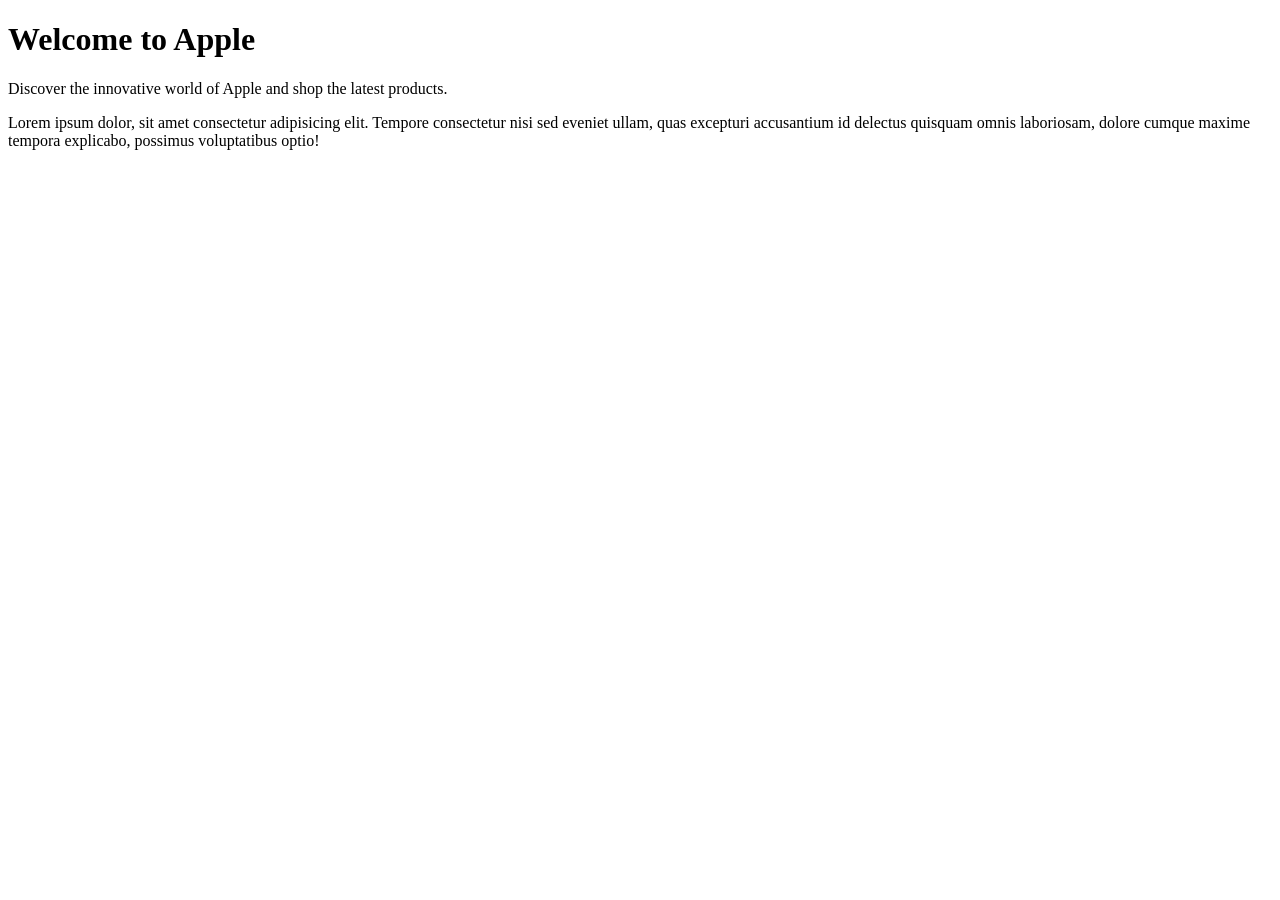
==== index.html @ e5be5107 "home page change" ====
<!doctype html>
<html lang="en">
  <head>
    <meta charset="UTF-8" />
    <meta name="viewport" content="width=device-width, initial-scale=1.0" />
    <title>Apple</title>
    <link rel="stylesheet" href="./index.css" />
  </head>
  <body>
    <h1>Welcome to Apple</h1>
    <p>Discover the innovative world of Apple and shop the latest products.</p>
    <p>
      Lorem ipsum dolor, sit amet consectetur adipisicing elit. Tempore
      consectetur nisi sed eveniet ullam, quas excepturi accusantium id delectus
      quisquam omnis laboriosam, dolore cumque maxime tempora explicabo,
      possimus voluptatibus optio!
    </p>
  </body>
</html>
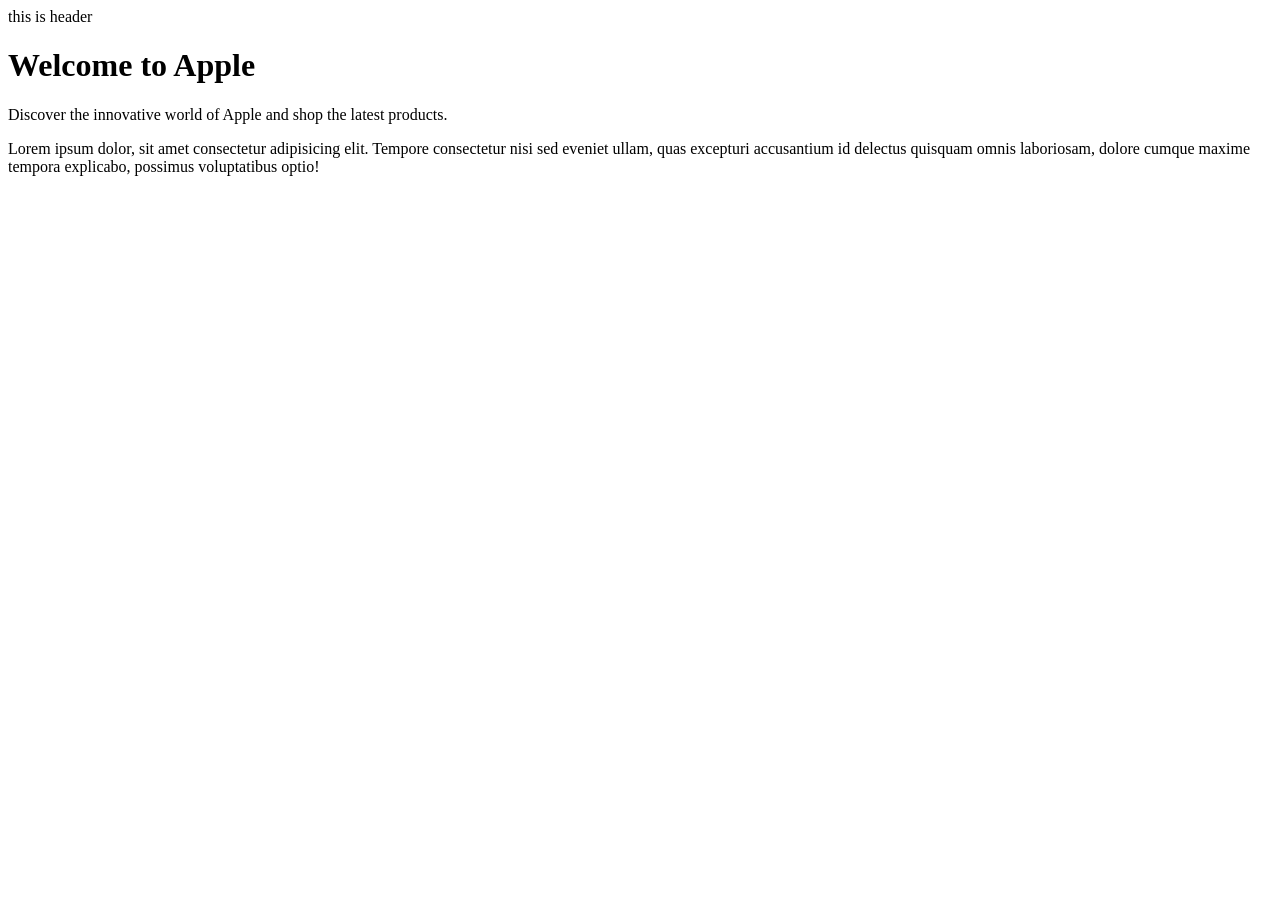
==== commit aad1a6bb: "add header" ====
--- a/index.html
+++ b/index.html
@@ -7,6 +7,7 @@
     <link rel="stylesheet" href="./index.css" />
   </head>
   <body>
+    <header>this is header</header>
     <h1>Welcome to Apple</h1>
     <p>Discover the innovative world of Apple and shop the latest products.</p>
     <p>
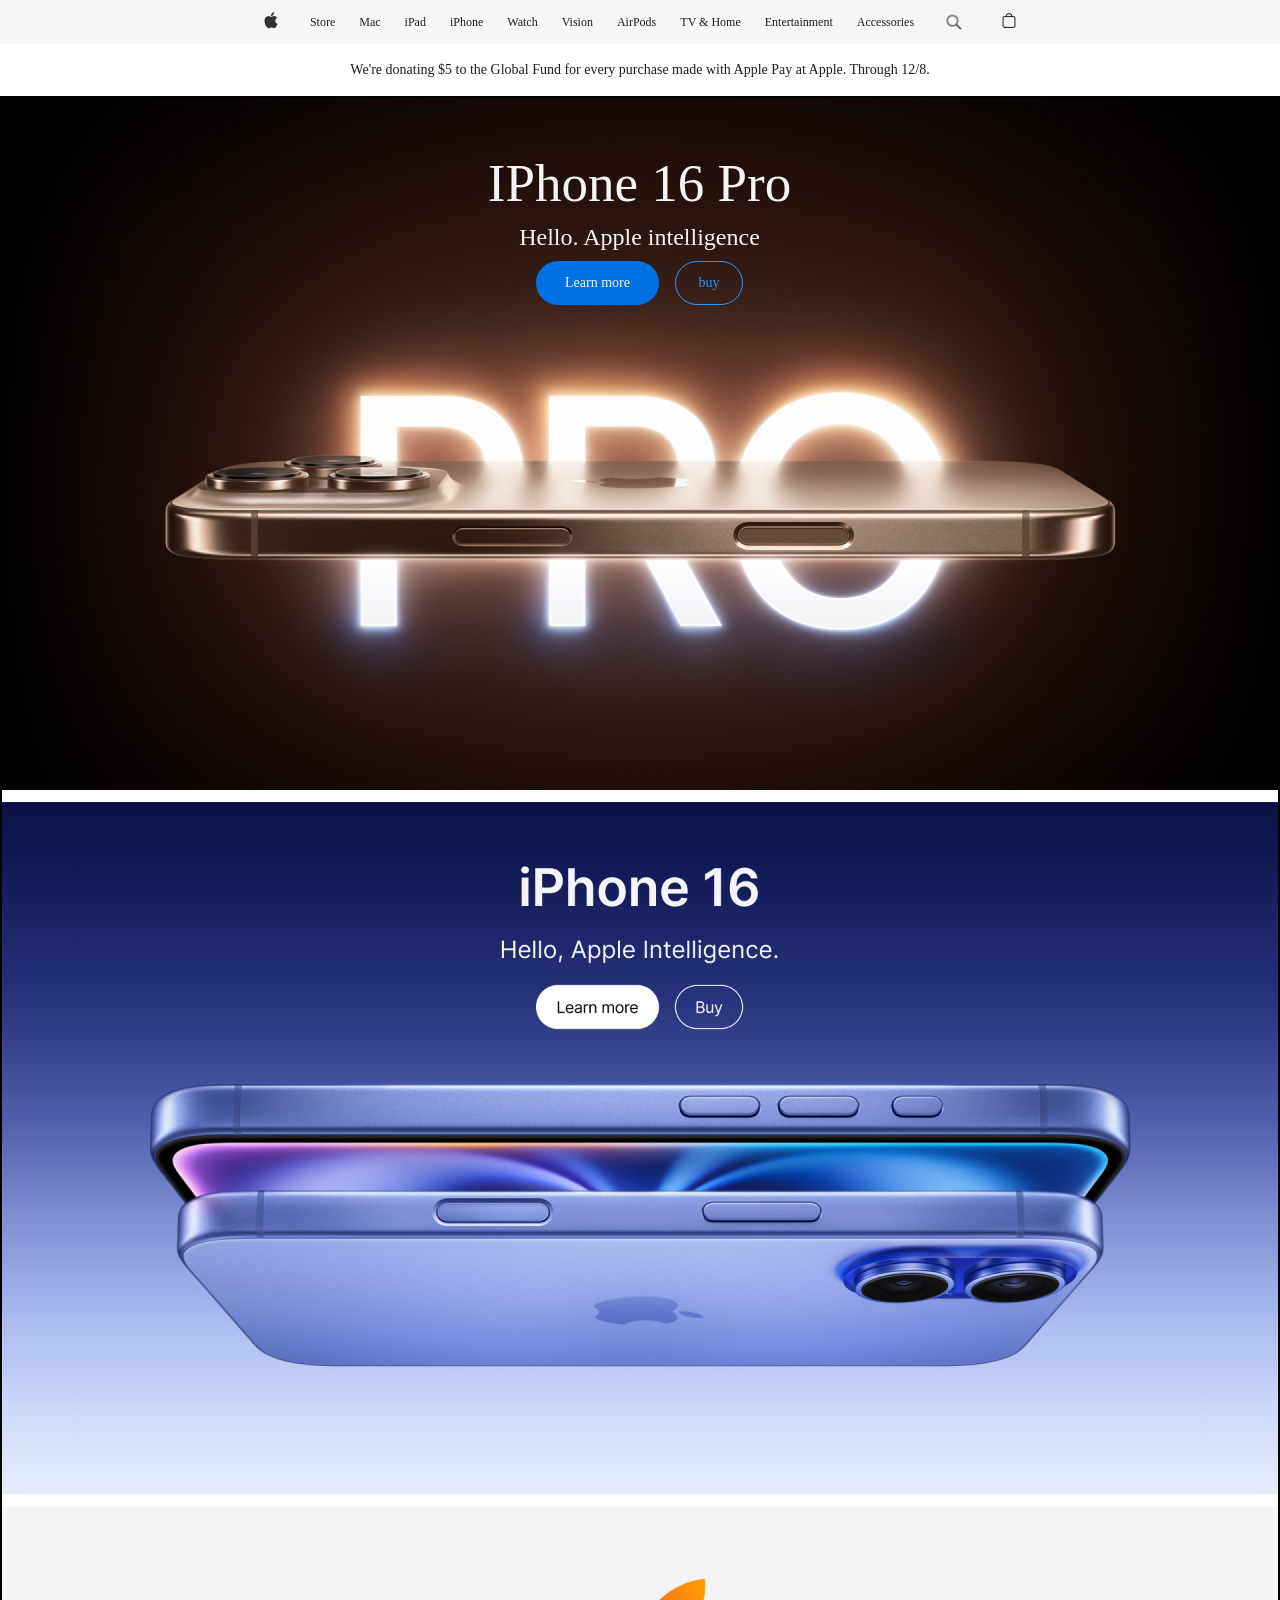
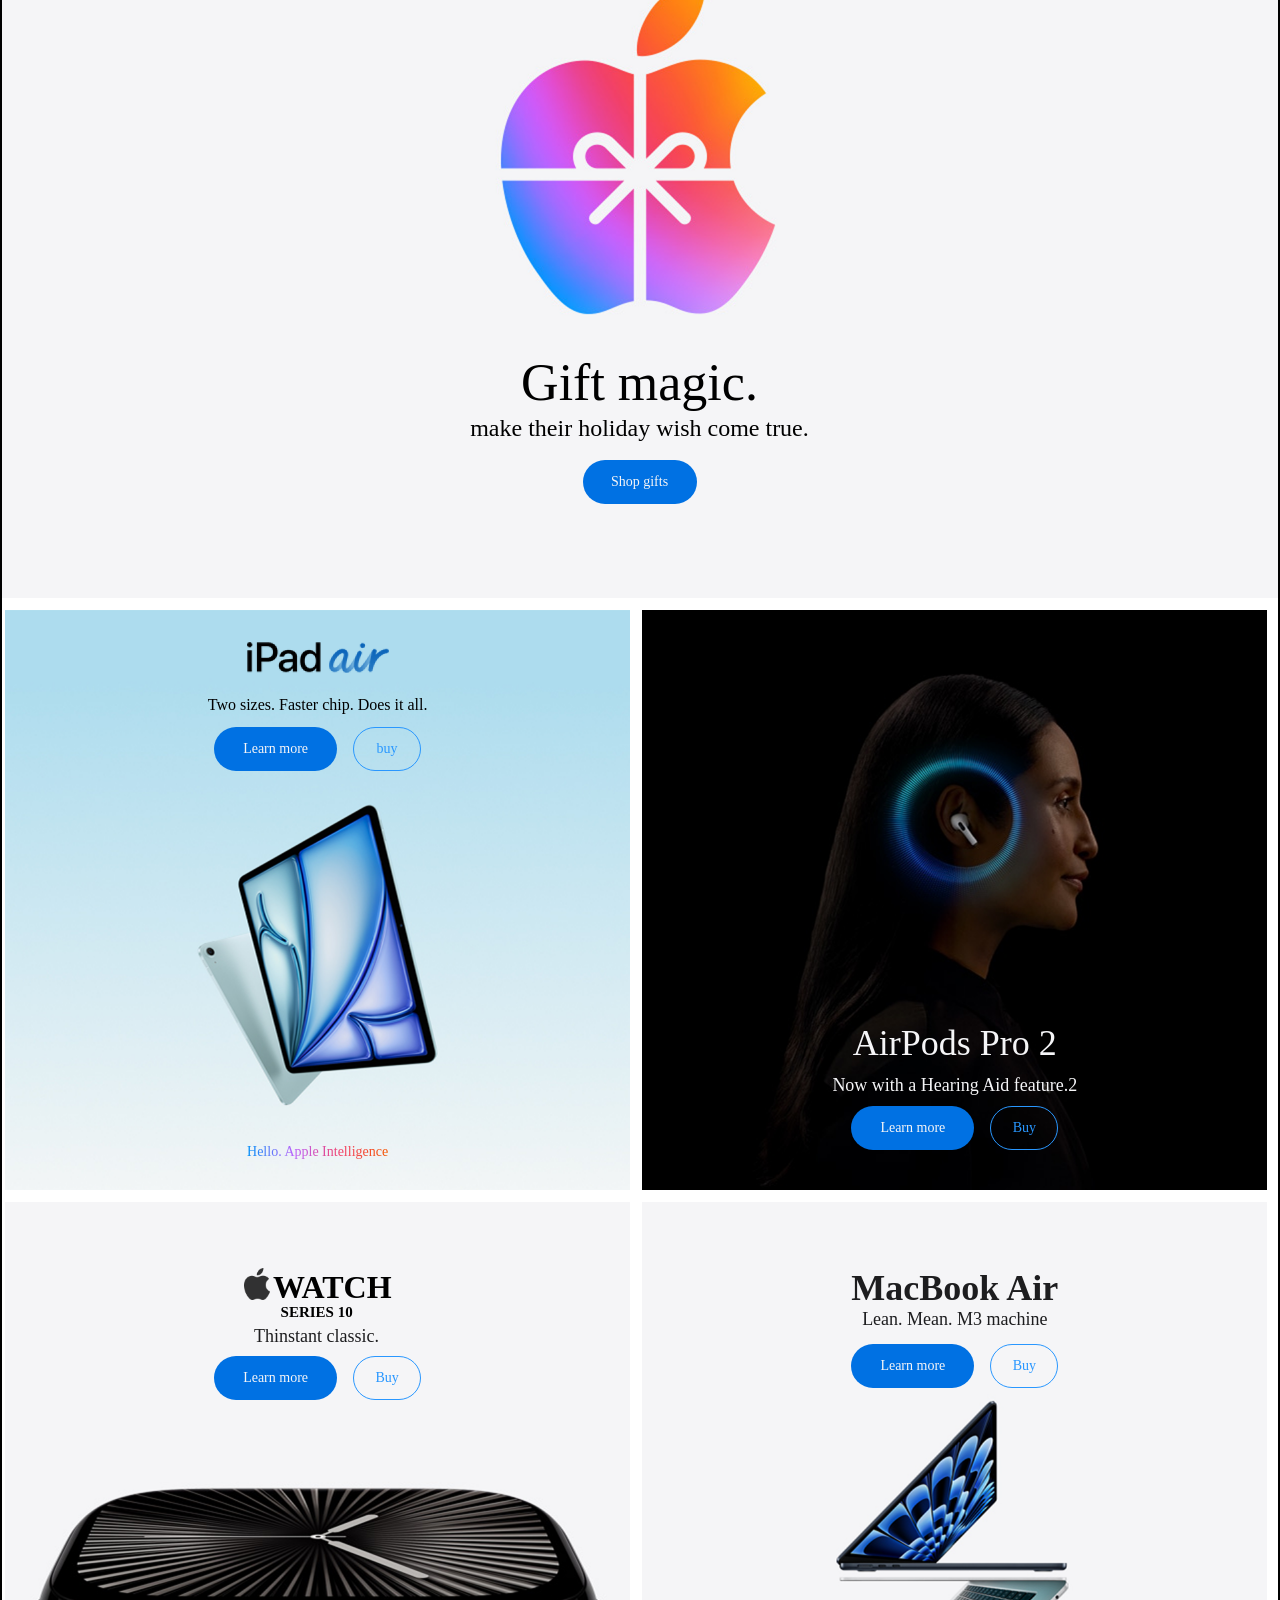
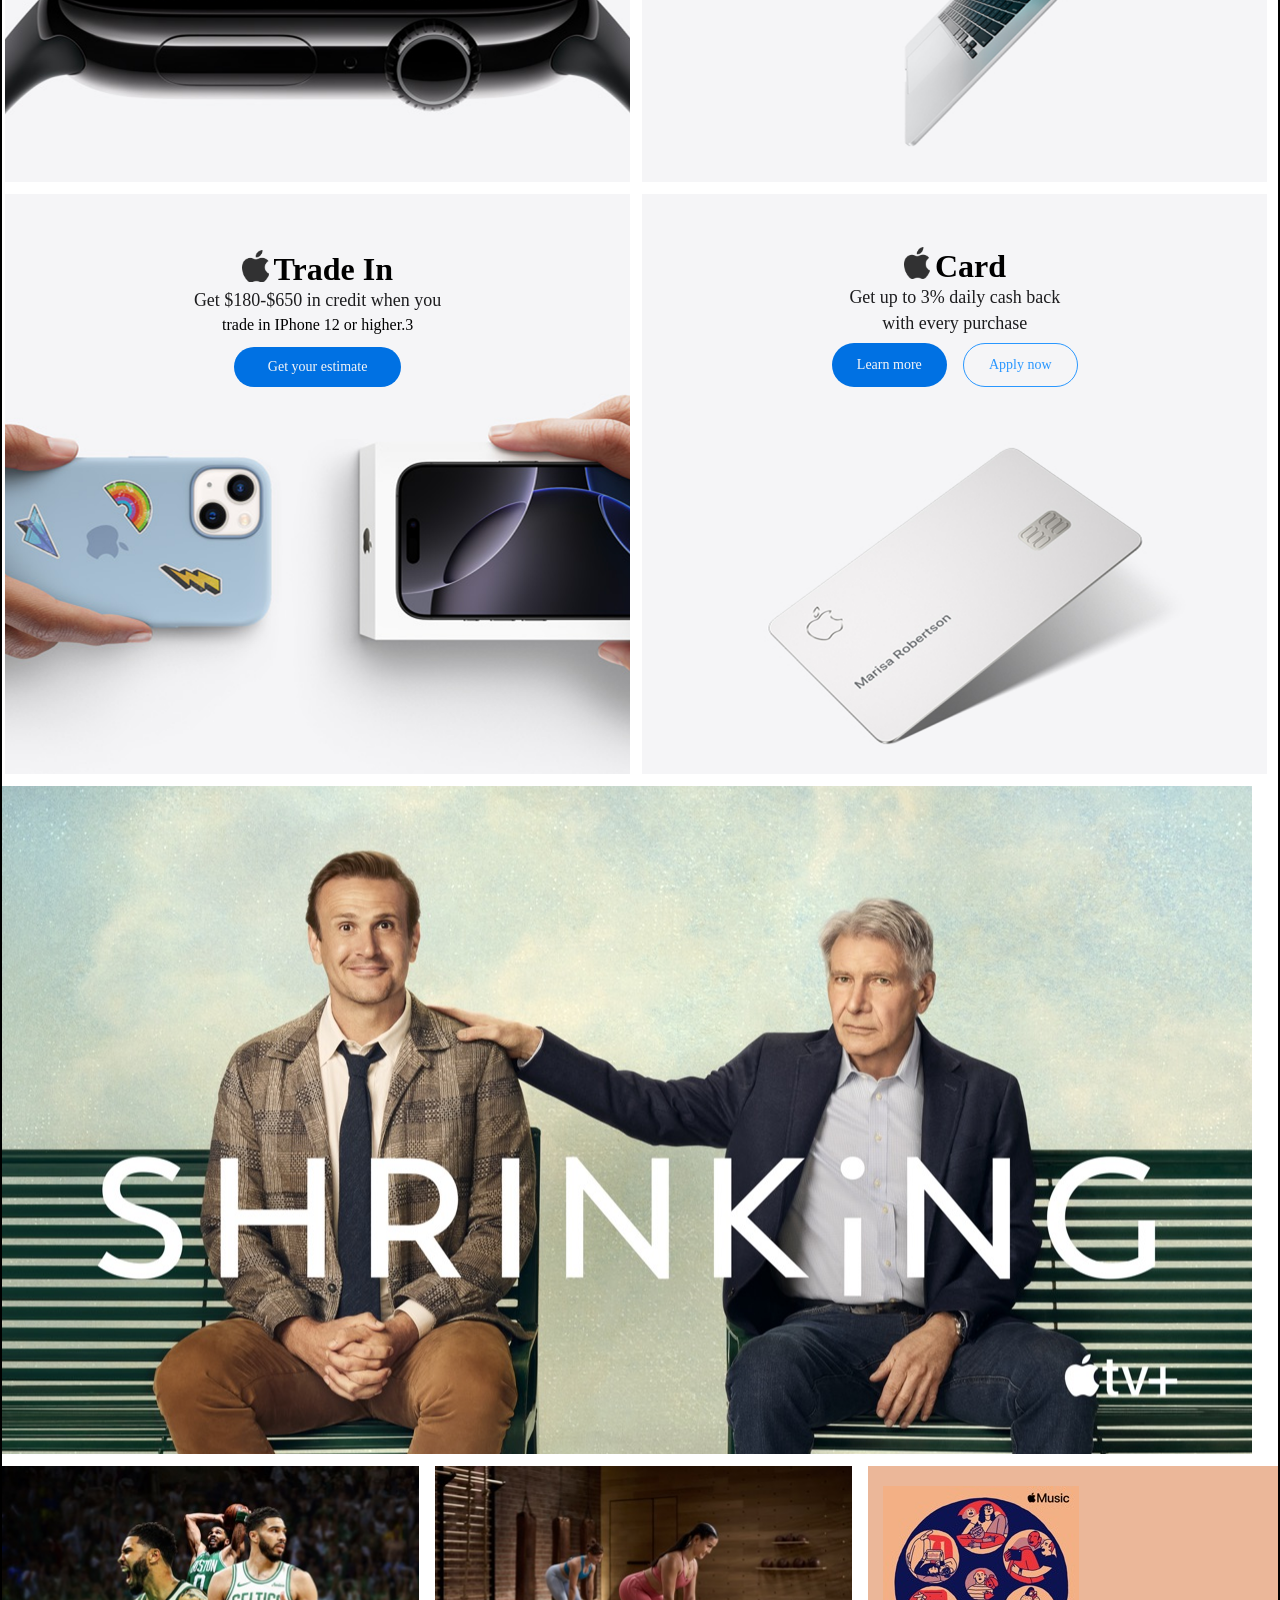
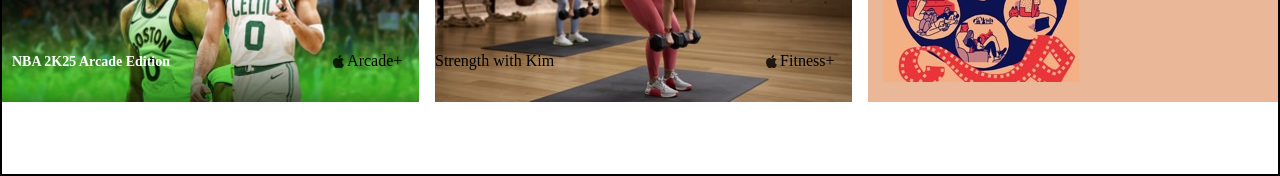
==== commit 05295009: "change" ====
--- a/index.html
+++ b/index.html
@@ -5,16 +5,394 @@
     <meta name="viewport" content="width=device-width, initial-scale=1.0" />
     <title>Apple</title>
     <link rel="stylesheet" href="./index.css" />
+    <link rel="stylesheet" href="./tablet.css" />
+    <link rel="stylesheet" href="./mobile.css" />
   </head>
   <body>
-    <header>this is header</header>
-    <h1>Welcome to Apple</h1>
-    <p>Discover the innovative world of Apple and shop the latest products.</p>
-    <p>
-      Lorem ipsum dolor, sit amet consectetur adipisicing elit. Tempore
-      consectetur nisi sed eveniet ullam, quas excepturi accusantium id delectus
-      quisquam omnis laboriosam, dolore cumque maxime tempora explicabo,
-      possimus voluptatibus optio!
-    </p>
+    <div id="headermenu" class="container">
+      <div id="item-link-apple"></div>
+      <div id="header-text">
+        <p class="headertext">Store</p>
+        <p class="headertext">Mac</p>
+        <p class="headertext">iPad</p>
+        <p class="headertext">iPhone</p>
+        <p class="headertext">Watch</p>
+        <p class="headertext">Vision</p>
+        <p class="headertext">AirPods</p>
+        <p class="headertext">TV & Home</p>
+        <p class="headertext">Entertainment</p>
+        <p class="headertext">Accessories</p>
+      </div>
+      <div id="icon-box">
+        <div id="Item-Button-Search"></div>
+        <div id="item-bag"></div>
+        <div id="buttom-menu"></div>
+      </div>
+    </div>
+    <div id="section" class="container">
+      <span id="donation-message">
+        We're donating $5 to the Global Fund for every purchase made with Apple
+        Pay at Apple. Through 12/8.
+      </span>
+    </div>
+    <div id="body1" class="container">
+      <div id="frame12">
+        <div id="frame12-backround">
+          <div id="frame1">
+            <div id="frame1-1"><p id="frame1-1-text">IPhone 16 Pro</p></div>
+            <div id="frame1-2">
+              <p id="frame1-2-text">Hello. Apple intelligence</p>
+            </div>
+            <div class="bottom-box">
+              <div class="frame1-3-button1">Learn more</div>
+              <div class="frame1-3-button2">buy</div>
+            </div>
+            <!-- mobile -->
+            <div id="mobile">
+              <div id="frame1-1"><p id="frame1-1-text">IPhone 16 Pro</p></div>
+              <div id="frame1-2">
+                <p id="frame1-2-text">Hello. Apple intelligence</p>
+              </div>
+              <div class="bottom-box">
+                <div class="frame1-3-button1">Learn more</div>
+                <div class="frame1-3-button2">buy</div>
+              </div>
+            </div>
+            <!-- mobile end -->
+          </div>
+        </div>
+      </div>
+      <div id="frame12-1">
+        <div id="frame12-1-background"></div>
+      </div>
+      <div id="frame12-2-background">
+        <div id="frame12-2">
+          <div id="frame12-2-1">
+            <p id="frame12-2-1-text">Gift magic.</p>
+          </div>
+          <div id="frame12-2-2">
+            <p id="frame12-2-2-text">make their holiday wish come true.</p>
+          </div>
+          <div id="frame12-2-3">
+            <div id="frame12-2-3-button1">Shop gifts</div>
+          </div>
+        </div>
+      </div>
+      <div id="frame13-background">
+        <!-- desktop -->
+        <div id="b1">
+          <div id="boxb1">
+            <div id="box1-1">
+              <img
+                src="/images/Heading 3.png"
+                alt=""
+                style="width: 430px; height: 33px; object-fit: cover"
+              />
+            </div>
+            <div id="box1-2">
+              <p id="box12-text">Two sizes. Faster chip. Does it all.</p>
+            </div>
+            <div class="bottom-box">
+              <div class="frame1-3-button1">Learn more</div>
+              <div class="frame1-3-button2">buy</div>
+            </div>
+          </div>
+          <div id="colorbox">
+            <p>Hello. Apple Intelligence</p>
+          </div>
+        </div>
+        <!--desktop-->
+        <!--tablet -->
+        <div id="b1tablet">
+          <div id="boxb1">
+            <div id="box1-1">
+              <img
+                src="/images/Heading 3.png"
+                alt=""
+                style="width: 430px; height: 33px; object-fit: cover"
+              />
+            </div>
+            <div id="box1-2">
+              <p id="box12-text">Two sizes. Faster chip. Does it all.</p>
+            </div>
+            <div class="bottom-box">
+              <div class="frame1-3-button1">Learn more</div>
+              <div class="frame1-3-button2">buy</div>
+            </div>
+          </div>
+          <div id="colorbox">
+            <p>Hello. Apple Intelligence</p>
+          </div>
+        </div>
+
+        <!--tablet -->
+        <!--desktop-->
+
+        <div id="b2">
+          <div id="boxb2">
+            <div id="boxb2-1"><p id="b2-text">AirPods Pro 2</p></div>
+            <p id="boxb2-subtext">Now with a Hearing Aid feature.2</p>
+            <div class="bottom-box">
+              <div class="frame1-3-button1">Learn more</div>
+              <div class="frame1-3-button2">Buy</div>
+            </div>
+          </div>
+        </div>
+        <!--desktop-->
+        <!--tablet -->
+        <div id="b2tablet">
+          <div id="boxb2">
+            <div id="boxb2-1"><p id="b2-text">AirPods 4</p></div>
+            <p id="boxb2-subtext">
+              Iconic. Now supersonic. Available with Active Noise Cancellation.2
+            </p>
+            <div class="bottom-box">
+              <div class="frame1-3-button1">Learn more</div>
+              <div class="frame1-3-button2">Buy</div>
+            </div>
+          </div>
+        </div>
+        <!--tablet -->
+        <!--desktop-->
+        <div id="b3">
+          <div id="boxb3">
+            <div id="boxb3-1">
+              <div id="boxb3-1header">
+                <span id="vector"></span>
+                <p id="watch">WATCH</p>
+              </div>
+              <div id="boxb3-1body">
+                <span id="ser">SERIES 10</span>
+                <span id="thin">Thinstant classic.</span>
+              </div>
+            </div>
+            <div class="bottom-box">
+              <div class="frame1-3-button1">Learn more</div>
+              <div class="frame1-3-button2">Buy</div>
+            </div>
+          </div>
+        </div>
+        <!--desktop-->
+        <!--tablet -->
+        <div id="b3tablet">
+          <div id="boxb3">
+            <div id="boxb3-1">
+              <div id="boxb3-1header">
+                <span id="vector"></span>
+                <p id="watch">WATCH</p>
+              </div>
+              <div id="boxb3-1body">
+                <span id="ser">SERIES 10</span>
+                <span id="thin">Thinstant classic.</span>
+              </div>
+            </div>
+            <div class="bottom-box">
+              <div class="frame1-3-button1">Learn more</div>
+              <div class="frame1-3-button2">Buy</div>
+            </div>
+          </div>
+        </div>
+        <!--tablet -->
+        <!--desktop-->
+        <div id="b4">
+          <div id="boxb4">
+            <div id="frame8">
+              <span id="mac">MacBook Air</span>
+              <span id="lean">Lean. Mean. M3 machine </span>
+            </div>
+            <div class="bottom-box">
+              <div class="frame1-3-button1">Learn more</div>
+              <div class="frame1-3-button2">Buy</div>
+            </div>
+          </div>
+        </div>
+        <!--desktop-->
+        <!--tablet -->
+        <!-- <div id="b4">
+          <div id="boxb4">
+            <div id="frame8">
+              <span id="mac">MacBook Air</span>
+              <span id="lean">Lean. Mean. M3 machine </span>
+            </div>
+            <div class="bottom-box">
+              <div class="frame1-3-button1">Learn more</div>
+              <div class="frame1-3-button2">Buy</div>
+            </div>
+          </div>
+        </div> -->
+        <!--tablet -->
+        <!--desktop-->
+        <div id="b5">
+          <div id="boxb5">
+            <div id="frame5">
+              <div id="frame4">
+                <span id="vector1"></span>
+                <span id="tradein">Trade In</span>
+              </div>
+              <span id="get">Get $180-$650 in credit when you</span>
+              <span id="trade">trade in IPhone 12 or higher.3 </span>
+            </div>
+            <div id="boxb5box">Get your estimate</div>
+          </div>
+        </div>
+        <!--desktop-->
+        <!--tablet -->
+        <div id="b5tablet">
+          <div id="boxb5">
+            <div id="frame5">
+              <div id="frame4">
+                <span id="vector1"></span>
+                <span id="tradein">Trade In</span>
+              </div>
+              <span id="get">Get $180-$650 in credit when you</span>
+              <span id="trade">trade in IPhone 12 or higher.3 </span>
+            </div>
+            <div id="boxb5box">Get your estimate</div>
+          </div>
+        </div>
+        <!--tablet -->
+        <!--desktop-->
+        <div id="b6">
+          <div id="boxb6">
+            <div id="boxb6body">
+              <div id="boxb6header">
+                <span id="vector2"></span>
+                <span id="card">Card</span>
+              </div>
+              <span id="getup">Get up to 3% daily cash back </span>
+              <span id="with">with every purchase</span>
+            </div>
+            <div id="frame10">
+              <div class="frame1-3-button1">Learn more</div>
+              <div id="applynow">Apply now</div>
+            </div>
+          </div>
+        </div>
+        <!--desktop-->
+        <!--tablet -->
+        <div id="b6tablet">
+          <div id="boxb6">
+            <div id="boxb6body">
+              <div id="boxb6header">
+                <span id="vector2"></span>
+                <span id="card">Card</span>
+              </div>
+              <span id="getup">Get up to 3% daily cash back </span>
+              <span id="with">with every purchase</span>
+            </div>
+            <div id="frame10">
+              <div class="frame1-3-button1">Learn more</div>
+              <div id="applynow">Apply now</div>
+            </div>
+          </div>
+        </div>
+        <!--tablet -->
+        <!--tablet -->
+        <div id="b7tablet">
+          <div id="boxb5">
+            <div id="frame5">
+              <div id="frame4">
+                <span id="vector1"></span>
+                <span id="tradein">Trade In</span>
+              </div>
+              <span id="get">Get $180-$650 in credit when you</span>
+              <span id="trade">trade in IPhone 12 or higher.3 </span>
+            </div>
+            <div id="boxb5box">Get your estimate</div>
+          </div>
+        </div>
+        <!--tablet -->
+      </div>
+      <div class="scroll">
+        <div class="scrollpic">
+          <div id="pic1"></div>
+          <div id="pic2">
+            <div id="frame68">
+              <div id="stream">Stream now</div>
+              <p id="comedy">Comedy · Will they make history…or fake it?</p>
+            </div>
+          </div>
+
+          <div id="pic3"></div>
+        </div>
+      </div>
+      <div id="rowbottom">
+        <div id="rowpic">
+          <div id="rowpic1">
+            <div class="improv">
+              <div id="row1text">
+                <span id="nba">NBA 2K25 Arcade Edition </span>
+              </div>
+              <div class="rowlogo">
+                <div class="vector3"></div>
+                <span class="fitness">Arcade+</span>
+              </div>
+            </div>
+          </div>
+          <div id="rowpic2">
+            <div class="improv">
+              <div id="row2text">
+                <span id="str">Strength with Kim </span>
+              </div>
+              <div class="rowlogo">
+                <div class="vector3"></div>
+                <span class="fitness">Fitness+</span>
+              </div>
+            </div>
+          </div>
+          <div id="rowpic3">
+            <div id="rb"></div>
+          </div>
+          <div id="rowpic4">
+            <div class="improv">
+              <div id="row4text">
+                <span id="improveyour">Improve Your Posture wicth </span
+                ><span id="pilates">Pilates</span>
+              </div>
+              <div class="rowlogo">
+                <div class="vector3"></div>
+                <span class="fitness">Fitness+</span>
+              </div>
+            </div>
+          </div>
+          <div id="rowpic5">
+            <div id="rbb"></div>
+          </div>
+          <div id="rowpic6">
+            <div class="improv">
+              <div id="row6text">
+                <span id="power">PowerWash Simulator </span>
+              </div>
+              <div class="rowlogo">
+                <div class="vector3"></div>
+                <span class="fitness">Arcade+</span>
+              </div>
+            </div>
+          </div>
+          <div id="rowpic7">
+            <div class="improv">
+              <div id="row7text">
+                <span id="sponge">SongeBob: Patty Pursuit 2 </span>
+              </div>
+              <div class="rowlogo">
+                <div class="vector3"></div>
+                <span class="fitness">Arcade+</span>
+              </div>
+            </div>
+          </div>
+          <div id="rowpic8">
+            <div class="improv">
+              <div id="row8text">
+                <span id="kitty">Hello Kitty Island Adventure</span>
+              </div>
+              <div class="rowlogo">
+                <div class="vector3"></div>
+                <span class="fitness">Arcade+</span>
+              </div>
+            </div>
+          </div>
+        </div>
+      </div>
+    </div>
   </body>
 </html>
--- a/index.css
+++ b/index.css
@@ -0,0 +1,908 @@
+* {
+  margin: 0;
+  padding: 0;
+  box-sizing: border-box;
+}
+#headermenu {
+  width: 100%;
+  height: 44px;
+  justify-content: center;
+  align-items: center;
+  display: flex;
+  gap: 24px;
+  flex-direction: row;
+  background-color: #f5f5f7cc;
+}
+#item-link-apple {
+  width: 30px;
+  height: 44px;
+  background-image: url(/images/Item\ →\ Link\ -\ Apple.png);
+  background-size: cover;
+}
+#header-text {
+  gap: 24px;
+  display: flex;
+  flex-direction: row;
+}
+
+.headertext {
+  font-size: 12px;
+  color: #1d1d1f;
+}
+#icon-box {
+  gap: 24px;
+  display: flex;
+  flex-direction: row;
+}
+#Item-Button-Search {
+  width: 32px;
+  height: 44px;
+  background-image: url(/images/Item\ →\ Button\ -\ Search\ apple.com.png);
+  background-size: cover;
+}
+#item-bag {
+  width: 30px;
+  height: 44px;
+  background-image: url(/images/bag.png);
+  background-size: cover;
+}
+#buttom-menu {
+  width: 30px;
+  height: 44px;
+  background-image: url(/images/ButtonMenu.png);
+  background-size: cover;
+  display: none;
+}
+
+#section {
+  height: 52px;
+  justify-content: center;
+  align-items: center;
+  display: flex;
+  gap: 4px;
+  background-color: #ffffff;
+  /* border: 2px solid; */
+}
+#donation-message {
+  font-size: 14px;
+  color: #1d1d1f;
+}
+.container {
+  width: 100%;
+  margin: 0 auto;
+}
+#body1 {
+  width: 100%;
+  height: 4880px;
+  display: flex;
+  border: 2px solid black;
+  flex-direction: column;
+  gap: 12px;
+}
+
+#frame12 {
+  width: 100%;
+  height: 692px;
+  justify-content: center;
+  display: flex;
+
+  background: url(/images/frame12\ backround.png) no-repeat center center;
+  -webkit-background-size: cover;
+  -moz-background-size: cover;
+  -o-background-size: cover;
+  background-size: cover;
+}
+#frame12-backround {
+  width: 100%;
+  width: 100%;
+  height: 692px;
+  justify-content: center;
+  display: flex;
+}
+
+#frame1 {
+  width: 405px;
+  height: 172px;
+  margin-top: 55px;
+  margin-left: 757px;
+  margin-right: 758px;
+  /* border: 2px solid black; */
+  display: flex;
+  flex-direction: column;
+  align-items: center;
+  gap: 8px;
+}
+#frame1-1 {
+  width: 405px;
+  height: 60px;
+  justify-content: center;
+  align-items: center;
+  display: flex;
+}
+#frame1-1-text {
+  font-size: 53px;
+  color: #f5f5f7;
+  font-style: semi-bold;
+}
+#frame1-2 {
+  width: 405px;
+  height: 32px;
+  justify-content: center;
+  align-items: center;
+  display: flex;
+}
+#frame1-2-text {
+  font-size: 24px;
+  color: #f5f5f7;
+  font-style: regular;
+}
+.bottom-box {
+  width: 207px;
+  height: 44px;
+  justify-content: center;
+  align-items: center;
+  display: flex;
+  /* margin-top: 20px; */
+  gap: 16px;
+}
+.frame1-3-button1 {
+  width: 123px;
+  height: 44px;
+  background-color: #0071e3;
+  color: #f5f5f7;
+  font-size: 14px;
+  font-style: regular;
+  display: flex;
+  justify-content: center;
+  align-items: center;
+  border-radius: 999px;
+}
+.frame1-3-button2 {
+  width: 68px;
+  height: 44px;
+  color: #2997ff;
+  font-size: 14px;
+  font-style: regular;
+  display: flex;
+  justify-content: center;
+  align-items: center;
+  border-radius: 999px;
+  border: 1px solid #2997ff;
+}
+#mobile {
+  display: none;
+}
+#frame12-1 {
+  width: 100%;
+  height: 692px;
+  justify-content: center;
+  display: flex;
+
+  background: url(/images/frame12Background1.png) no-repeat center center;
+  -webkit-background-size: cover;
+  -moz-background-size: cover;
+  -o-background-size: cover;
+  background-size: cover;
+}
+#frame12-2-background {
+  width: 100%;
+  height: 692px;
+  justify-content: center;
+  display: flex;
+  background: url(/images/Figure.png) no-repeat center center;
+  -webkit-background-size: cover;
+  -moz-background-size: cover;
+  -o-background-size: cover;
+  background-size: cover;
+}
+#frame12-2 {
+  width: 405px;
+  height: 164px;
+  margin-top: 446px;
+  margin-left: 757px;
+  margin-right: 758px;
+  margin-bottom: 82px;
+  /* border: 2px solid black; */
+  justify-content: center;
+  align-items: center;
+}
+#frame12-2-1 {
+  width: 405px;
+  height: 60px;
+  justify-content: center;
+  align-items: center;
+  display: flex;
+  font-size: 52px;
+  font-style: semi-bold;
+}
+#frame12-2-2 {
+  width: 405px;
+  height: 32px;
+  justify-content: center;
+  align-items: center;
+  display: flex;
+  font-size: 24px;
+  font-style: regular;
+}
+#frame12-2-3 {
+  width: 114px;
+  height: 44px;
+  background-color: #0071e3;
+  color: #f5f5f7;
+  font-size: 14px;
+  font-style: regular;
+  display: flex;
+  justify-content: center;
+  align-items: center;
+  border-radius: 999px;
+  margin-top: 16px;
+  margin-left: 145.5px;
+  margin-right: 145.5px;
+}
+#frame13-background {
+  width: 100%;
+  gap: 12px;
+  display: flex;
+  flex-wrap: wrap;
+  margin-left: 3px;
+}
+#b1 {
+  background: url(/images/background1.png) no-repeat center center;
+  -webkit-background-size: cover;
+  -moz-background-size: cover;
+  -o-background-size: cover;
+  background-size: cover;
+  width: 49%;
+  height: 580px;
+  display: flex;
+  flex-direction: column;
+  justify-content: space-between;
+  align-items: center;
+}
+#b1tablet {
+  display: none;
+}
+#b2tablet {
+  display: none;
+}
+#b3tablet {
+  display: none;
+}
+
+#b6tablet {
+  display: none;
+}
+#b5tablet {
+  display: none;
+}
+#b7tablet {
+  display: none;
+}
+
+#b2 {
+  background: url(/images/Background2.png) no-repeat center center;
+  -webkit-background-size: cover;
+  -moz-background-size: cover;
+  -o-background-size: cover;
+  background-size: cover;
+  width: 49%;
+  height: 580px;
+  z-index: 0;
+  justify-content: center;
+  align-items: end;
+  display: flex;
+  padding-bottom: 30px;
+}
+#b3 {
+  background: url(/images/background3.png) no-repeat center center;
+  -webkit-background-size: cover;
+  -moz-background-size: cover;
+  -o-background-size: cover;
+  background-size: cover;
+  width: 49%;
+  height: 580px;
+  z-index: 0;
+  justify-content: center;
+  align-items: start;
+  display: flex;
+  padding-top: 30px;
+}
+#b4 {
+  background: url(/images/background4.png) no-repeat center center;
+  -webkit-background-size: cover;
+  -moz-background-size: cover;
+  -o-background-size: cover;
+  background-size: cover;
+  width: 49%;
+  height: 580px;
+  z-index: 0;
+  justify-content: center;
+  align-items: start;
+  display: flex;
+  padding-top: 48px;
+}
+#b5 {
+  background: url(/images/background5.png) no-repeat center center;
+  -webkit-background-size: cover;
+  -moz-background-size: cover;
+  -o-background-size: cover;
+  background-size: cover;
+  width: 49%;
+  height: 580px;
+  z-index: 0;
+  justify-content: center;
+  align-items: start;
+  display: flex;
+  padding-top: 48px;
+}
+#b6 {
+  background: url(/images/background6.png) no-repeat center center;
+  -webkit-background-size: cover;
+  -moz-background-size: cover;
+  -o-background-size: cover;
+  background-size: cover;
+  width: 49%;
+  height: 580px;
+  z-index: 0;
+  justify-content: center;
+  align-items: start;
+  display: flex;
+  padding-top: 48px;
+}
+#boxb1 {
+  padding: 30px;
+  width: 430px;
+  justify-content: center;
+  display: flex;
+  flex-direction: column;
+  padding-bottom: 30px;
+  align-items: center;
+  gap: 10px;
+}
+
+#box1-1 {
+  width: 430px;
+  height: 33px;
+  justify-content: center;
+  align-items: center;
+  display: flex;
+}
+#box1-2 {
+  width: 322px;
+  height: 25px;
+  justify-content: center;
+  align-items: center;
+  display: flex;
+
+  margin-top: 9px;
+  margin-left: 54px;
+  margin-right: 54px;
+}
+
+#box1-3 {
+  width: 207px;
+  height: 44px;
+  justify-content: center;
+  align-items: center;
+  display: flex;
+  margin-top: 20px;
+  margin-left: 99px;
+  margin-right: 99px;
+  gap: 16px;
+}
+#colorbox p {
+  font-size: 14px;
+  background: linear-gradient(to right, #0090f7, #ba62fc, #f2416b, #f55600);
+  -webkit-background-clip: text;
+  -webkit-text-fill-color: transparent;
+  margin-bottom: 30px;
+}
+#boxb2 {
+  width: 430px;
+  height: 150px;
+  justify-content: center;
+  display: flex;
+  flex-direction: column;
+  /* border: 2px solid green; */
+  align-items: center;
+  gap: 10px;
+}
+#boxb2-1 {
+  width: 238px;
+  height: 44px;
+  justify-content: center;
+  align-items: center;
+  display: flex;
+}
+#b2-text {
+  font-size: 36px;
+  font-style: semi-bold;
+  color: #f5f5f7;
+}
+#boxb2-subtext {
+  font-size: 18px;
+  font-style: regular;
+  color: #f5f5f7;
+}
+#boxb3 {
+  width: 322px;
+  height: 200px;
+  /* border: 2px solid green; */
+  justify-content: center;
+  align-items: center;
+  display: flex;
+  gap: 8px;
+  flex-direction: column;
+}
+#boxb3-1 {
+  width: 152px;
+  display: flex;
+  flex-direction: column;
+  /* gap: 3px; */
+  justify-content: space-between;
+}
+
+#boxb3-1header {
+  width: 152px;
+  height: 39px;
+  display: flex;
+  /* border: 2px solid green; */
+  justify-content: center;
+  align-items: center;
+  gap: 3px;
+}
+#watch {
+  font-size: 32px;
+  font-weight: bold;
+  margin-top: 7px;
+}
+#vector {
+  background-image: url(./images/applelogo.png);
+  background-size: cover;
+  width: 26.35293960571289px;
+  height: 32px;
+  opacity: 1;
+}
+#boxb3-1body {
+  width: 150px;
+  height: 44px;
+  display: flex;
+  flex-direction: column;
+  justify-content: center;
+  align-items: center;
+  gap: 5px;
+}
+#ser {
+  font-size: 15px;
+  font-weight: bold;
+}
+#thin {
+  font-size: 18px;
+  font-weight: normal;
+  color: #1d1d1f;
+}
+#boxb4 {
+  width: 370px;
+  height: 150px;
+  display: flex;
+  flex-direction: column;
+  justify-content: center;
+  align-items: center;
+  gap: 10px;
+  /* border: 2px solid green; */
+}
+#frame8 {
+  width: 370px;
+  height: 71px;
+  display: flex;
+  flex-direction: column;
+  justify-content: center;
+  align-items: center;
+}
+#mac {
+  font-size: 36px;
+  font-weight: 600;
+  color: #1d1d1f;
+}
+#lean {
+  font-size: 18px;
+  font-weight: 400;
+  color: #1d1d1f;
+}
+#boxb5 {
+  width: 322px;
+  height: 146px;
+  display: flex;
+  flex-direction: column;
+  justify-content: center;
+  align-items: center;
+  gap: 10px;
+}
+#frame5 {
+  width: 322px;
+  height: 93px;
+  justify-content: center;
+  align-items: center;
+  display: flex;
+  gap: 5px;
+  flex-direction: column;
+}
+#frame4 {
+  width: 322px;
+  height: 39px;
+  display: flex;
+  justify-content: center;
+  align-items: center;
+  gap: 5px;
+}
+#vector1 {
+  background-image: url(./images/applelogo.png);
+  background-size: cover;
+  width: 26.35293960571289px;
+  height: 32px;
+  opacity: 1;
+}
+#tradein {
+  font-size: 32px;
+  font-weight: 700;
+  margin-top: 7px;
+}
+#get {
+  font-size: 18px;
+  color: #1d1d1f;
+  font-weight: 400;
+}
+#boxb5box {
+  width: 167px;
+  height: 40px;
+  background-color: #0071e3;
+  color: #f5f5f7;
+  font-size: 14px;
+  font-style: regular;
+  display: flex;
+  justify-content: center;
+  align-items: center;
+  border-radius: 999px;
+}
+#boxb6 {
+  width: 322px;
+  height: 149px;
+  display: flex;
+  flex-direction: column;
+  justify-content: start;
+  align-items: center;
+  gap: 10px;
+}
+#boxb6body {
+  width: 322px;
+  height: 93px;
+  justify-content: center;
+  align-items: center;
+  display: flex;
+  gap: 5px;
+  flex-direction: column;
+}
+#boxb6header {
+  width: 322px;
+  height: 39px;
+  display: flex;
+  justify-content: center;
+  align-items: center;
+  gap: 5px;
+}
+#vector2 {
+  background-image: url(./images/applelogo.png);
+  background-size: cover;
+  width: 26.35293960571289px;
+  height: 32px;
+  opacity: 1;
+}
+#card {
+  font-size: 32px;
+  font-weight: 700;
+  margin-top: 7px;
+}
+
+#getup {
+  font-size: 18px;
+  font-weight: 400;
+  color: #1d1d1f;
+}
+#with {
+  font-size: 18px;
+  font-weight: 400;
+  color: #1d1d1f;
+}
+#frame10 {
+  width: 246px;
+  height: 40px;
+  justify-content: center;
+  align-items: center;
+  display: flex;
+  /* margin-top: 20px; */
+  gap: 16px;
+}
+#applynow {
+  width: 123px;
+  height: 44px;
+  color: #2997ff;
+  font-size: 14px;
+  font-style: regular;
+  display: flex;
+  justify-content: center;
+  align-items: center;
+  border-radius: 999px;
+  border: 1px solid #2997ff;
+}
+.scroll {
+  width: 100%;
+  overflow-x: auto;
+  overflow-y: hidden;
+}
+.scrollpic {
+  width: 100%;
+  width: max-content;
+  display: flex;
+  gap: 16px;
+}
+#pic1 {
+  background: url(/images/pic2.jpg) no-repeat center center;
+  -webkit-background-size: cover;
+  -moz-background-size: cover;
+  -o-background-size: cover;
+  background-size: cover;
+  background-position: center;
+  background-repeat: no-repeat;
+  /* flex-shrink: 0; */
+  display: flex;
+  align-items: end;
+  flex: 0, 0, auto;
+  width: 1250px;
+  height: 668px;
+}
+#pic2 {
+  background: url(/images/pic1.png) no-repeat center center;
+  -webkit-background-size: cover;
+  -moz-background-size: cover;
+  -o-background-size: cover;
+  background-size: cover;
+  background-position: center;
+  background-repeat: no-repeat;
+  /* flex-shrink: 0; */
+  display: flex;
+  align-items: end;
+  flex: 0, 0, auto;
+  width: 1250px;
+  height: 668px;
+}
+#pic3 {
+  background: url(/images/pic3.jpg) no-repeat center center;
+  -webkit-background-size: cover;
+  -moz-background-size: cover;
+  -o-background-size: cover;
+  background-size: cover;
+  background-position: center;
+  background-repeat: no-repeat;
+  flex: 0, 0, auto;
+  width: 1250px;
+  height: 668px;
+}
+#frame68 {
+  width: 600px;
+  height: 44px;
+  display: flex;
+  align-items: center;
+  gap: 20px;
+  margin-left: 70px;
+  margin-bottom: 58px;
+}
+#stream {
+  width: 133px;
+  height: 44px;
+  font-size: 17px;
+  font-style: regular;
+  display: flex;
+  justify-content: center;
+  align-items: center;
+  border-radius: 999px;
+  background-color: white;
+}
+#comedy {
+  font-size: 17px;
+  font-weight: 400;
+  color: #ffffff;
+}
+#rowbottom {
+  width: 100%;
+  overflow-x: auto;
+  overflow-y: hidden;
+}
+#rowpic {
+  width: 100%;
+  width: max-content;
+  display: flex;
+  gap: 16px;
+}
+#rowpic1 {
+  background: url(/images/row1.jpg) no-repeat center center;
+  -webkit-background-size: cover;
+  -moz-background-size: cover;
+  -o-background-size: cover;
+  background-size: cover;
+  background-position: center;
+  background-repeat: no-repeat;
+  flex: 0, 0, auto;
+  width: 417px;
+  height: 236px;
+}
+#rowpic2 {
+  background: url(/images/row2.jpg) no-repeat center center;
+  -webkit-background-size: cover;
+  -moz-background-size: cover;
+  -o-background-size: cover;
+  background-size: cover;
+  background-position: center;
+  background-repeat: no-repeat;
+  flex: 0, 0, auto;
+  width: 417px;
+  height: 236px;
+}
+#rb {
+  background: url(/images/row3.jpg) no-repeat center center;
+  -webkit-background-size: cover;
+  width: 196px;
+  height: 196px;
+  margin-left: 15px;
+}
+#rowpic3 {
+  width: 417px;
+  height: 236px;
+  background-color: #ebb799;
+  display: flex;
+  align-items: center;
+}
+#rowpic4 {
+  background: url(/images/row4.jpg) no-repeat center center;
+  -webkit-background-size: cover;
+  -moz-background-size: cover;
+  -o-background-size: cover;
+  background-size: cover;
+  background-position: center;
+  background-repeat: no-repeat;
+  flex: 0, 0, auto;
+  width: 417px;
+  height: 236px;
+  position: relative;
+}
+#rowpic5 {
+  width: 417px;
+  height: 236px;
+  background-color: #1b2632;
+  display: flex;
+  align-items: center;
+}
+#rbb {
+  background: url(/images/row5.jpg) no-repeat center center;
+  -webkit-background-size: cover;
+  width: 196px;
+  height: 196px;
+  margin-left: 15px;
+}
+
+#rowpic6 {
+  background: url(/images/row6.jpg) no-repeat center center;
+  -webkit-background-size: cover;
+  -moz-background-size: cover;
+  -o-background-size: cover;
+  background-size: cover;
+  background-position: center;
+  background-repeat: no-repeat;
+  flex: 0, 0, auto;
+  width: 417px;
+  height: 236px;
+}
+#rowpic7 {
+  background: url(/images/row7.jpg) no-repeat center center;
+  -webkit-background-size: cover;
+  -moz-background-size: cover;
+  -o-background-size: cover;
+  background-size: cover;
+  background-position: center;
+  background-repeat: no-repeat;
+  flex: 0, 0, auto;
+  width: 417px;
+  height: 236px;
+}
+#rowpic8 {
+  background: url(/images/row8.jpg) no-repeat center center;
+  -webkit-background-size: cover;
+  -moz-background-size: cover;
+  -o-background-size: cover;
+  background-size: cover;
+  background-position: center;
+  background-repeat: no-repeat;
+  flex: 0, 0, auto;
+  width: 417px;
+  height: 236px;
+}
+.improv {
+  height: 30px;
+  display: flex;
+  align-items: center;
+  justify-content: space-between;
+  margin-top: 180px;
+}
+#row4text {
+  width: 224px;
+  height: 30px;
+  display: flex;
+  flex-direction: column;
+  justify-content: flex-start;
+  margin-left: 10px;
+}
+#improveyour {
+  font-size: 15px;
+  font-weight: 600;
+  color: #ffffff;
+}
+#pilates {
+  font-size: 15px;
+  font-weight: 600;
+  color: #ffffff;
+}
+.rowlogo {
+  width: 85.92px;
+  height: 13.82px;
+  display: flex;
+  flex-direction: row;
+  gap: 3px;
+  align-items: center;
+}
+.vector3 {
+  background-image: url(./images/applelogo.png);
+  background-size: cover;
+  width: 11px;
+  height: 13px;
+  opacity: 1;
+}
+#fitness {
+  font-size: 10px;
+  font-weight: bold;
+}
+#row1text {
+  justify-content: flex-start;
+  margin-left: 10px;
+}
+#nba {
+  font-size: 14px;
+  font-weight: 600;
+  color: #ffffff;
+}
+
+#row6text {
+  justify-content: flex-start;
+  margin-left: 10px;
+}
+#power {
+  font-size: 14px;
+  font-weight: 600;
+  color: #ffffff;
+}
+#row7text {
+  justify-content: flex-start;
+  margin-left: 10px;
+}
+#sponge {
+  font-size: 14px;
+  font-weight: 600;
+  color: #ffffff;
+}
+#row8text {
+  justify-content: flex-start;
+  margin-left: 10px;
+}
+#kitty {
+  font-size: 14px;
+  font-weight: 600;
+  color: #484040;
+}
--- a/tablet.css
+++ b/tablet.css
@@ -0,0 +1,154 @@
+@media (min-width: 768px) and (max-width: 1024px) {
+  #header-text {
+    display: none;
+  }
+  #buttom-menu {
+    display: flex;
+  }
+  #headermenu {
+    justify-content: space-between;
+  }
+  #frame12 {
+    width: 100%;
+    height: 650px;
+  }
+  #frame12-1 {
+    width: 100%;
+    height: 650px;
+  }
+  #rame13-background {
+    width: 100%;
+    height: 650px;
+  }
+  #frame12-2-background {
+    display: none;
+  }
+
+  #b1tablet {
+    background: url(/images/background1.png) no-repeat center center;
+    -webkit-background-size: cover;
+    -moz-background-size: cover;
+    -o-background-size: cover;
+    background-size: cover;
+    width: 100%;
+    height: 650px;
+    display: flex;
+    flex-direction: column;
+    justify-content: space-between;
+    align-items: center;
+  }
+  #b1 {
+    display: none;
+  }
+  #b2 {
+    display: none;
+  }
+  #b3 {
+    display: none;
+  }
+  #b4 {
+    display: none;
+  }
+  #b5 {
+    display: none;
+  }
+
+  #b6 {
+    display: none;
+  }
+
+  #b2tablet {
+    background: url(/images/tab2.jpg) no-repeat center center;
+    -webkit-background-size: cover;
+    -moz-background-size: cover;
+    -o-background-size: cover;
+    background-size: cover;
+    width: 49%;
+    height: 490px;
+    z-index: 0;
+    justify-content: center;
+    align-items: end;
+    display: flex;
+    padding-bottom: 20px;
+  }
+  #b3tablet {
+    background: url(/images/tab3.jpg) no-repeat center center;
+    -webkit-background-size: cover;
+    -moz-background-size: cover;
+    -o-background-size: cover;
+    background-size: cover;
+    width: 49%;
+    height: 490px;
+    z-index: 0;
+    justify-content: center;
+    align-items: start;
+    display: flex;
+    padding-top: 1px;
+  }
+  #b4 {
+    background: url(/images/background4\ copy.png) no-repeat center center;
+    -webkit-background-size: cover;
+    -moz-background-size: cover;
+    -o-background-size: cover;
+    background-size: cover;
+    width: 49%;
+    height: 490px;
+    z-index: 0;
+    justify-content: center;
+    align-items: start;
+    display: flex;
+    padding-top: 1px;
+  }
+  #b5tablet {
+    background: url(/images/tab4.png) no-repeat center center;
+    -webkit-background-size: cover;
+    -moz-background-size: cover;
+    -o-background-size: cover;
+    background-size: cover;
+    width: 49%;
+    height: 490px;
+    z-index: 0;
+    justify-content: center;
+    align-items: start;
+    display: flex;
+    padding-top: 1px;
+  }
+  #b6tablet {
+    background: url(/images/tab5.jpg) no-repeat center center;
+    -webkit-background-size: cover;
+    -moz-background-size: cover;
+    -o-background-size: cover;
+    background-size: cover;
+    width: 49%;
+    height: 490px;
+    z-index: 0;
+    justify-content: center;
+    align-items: start;
+    display: flex;
+    padding-top: 1px;
+  }
+  #b7tablet {
+    background: url(/images/background5.png) no-repeat center center;
+    -webkit-background-size: cover;
+    -moz-background-size: cover;
+    -o-background-size: cover;
+    background-size: cover;
+    width: 49%;
+    height: 490px;
+    z-index: 0;
+    justify-content: center;
+    align-items: start;
+    display: flex;
+    padding-top: 1px;
+  }
+  #boxb2 {
+    width: 241px;
+    height: 161px;
+    justify-content: center;
+    display: flex;
+    flex-direction: column;
+    /* border: 2px solid green; */
+    align-items: center;
+    gap: 10px;
+  }
+}
--- a/mobile.css
+++ b/mobile.css
@@ -0,0 +1,87 @@
+@media (max-width: 767px) {
+  #header-text {
+    display: none;
+  }
+  #buttom-menu {
+    display: flex;
+  }
+  #headermenu {
+    justify-content: space-between;
+  }
+  #frame12-backround {
+    width: 100%;
+    /* height: 500px; */
+    background-image: url(/images/figure1.png);
+    background-size: cover;
+    position: relative;
+  }
+  #frame1 {
+    width: 100%;
+    height: 172px;
+    margin-top: 470px;
+    margin-left: 75px;
+    margin-right: 74px;
+    border: 2px solid rgb(85, 227, 126);
+    display: flex;
+    flex-direction: column;
+    align-items: center;
+    gap: 8px;
+  }
+  #frame1-1 {
+    width: 214px;
+    height: 114px;
+    justify-content: center;
+    align-items: center;
+    display: flex;
+  }
+  #frame1-1-text {
+    font-size: 30px;
+    color: #f5f5f7;
+    font-style: bold;
+  }
+  #frame1-2 {
+    width: 214px;
+    height: 114px;
+    justify-content: center;
+    align-items: center;
+    display: flex;
+  }
+  #frame1-2-text {
+    font-size: 18px;
+    color: #f5f5f7;
+    font-style: regular;
+  }
+  .bottom-box {
+    width: 241px;
+    height: 36px;
+    justify-content: center;
+    align-items: center;
+    display: flex;
+    /* margin-top: 20px; */
+    gap: 16px;
+  }
+  .frame1-3-button1 {
+    width: 107px;
+    height: 36px;
+    background-color: #0071e3;
+    color: #f5f5f7;
+    font-size: 14px;
+    font-style: regular;
+    display: flex;
+    justify-content: center;
+    align-items: center;
+    border-radius: 999px;
+  }
+  .frame1-3-button2 {
+    width: 66px;
+    height: 36px;
+    color: #2997ff;
+    font-size: 14px;
+    font-style: regular;
+    display: flex;
+    justify-content: center;
+    align-items: center;
+    border-radius: 999px;
+    border: 1px solid #2997ff;
+  }
+}
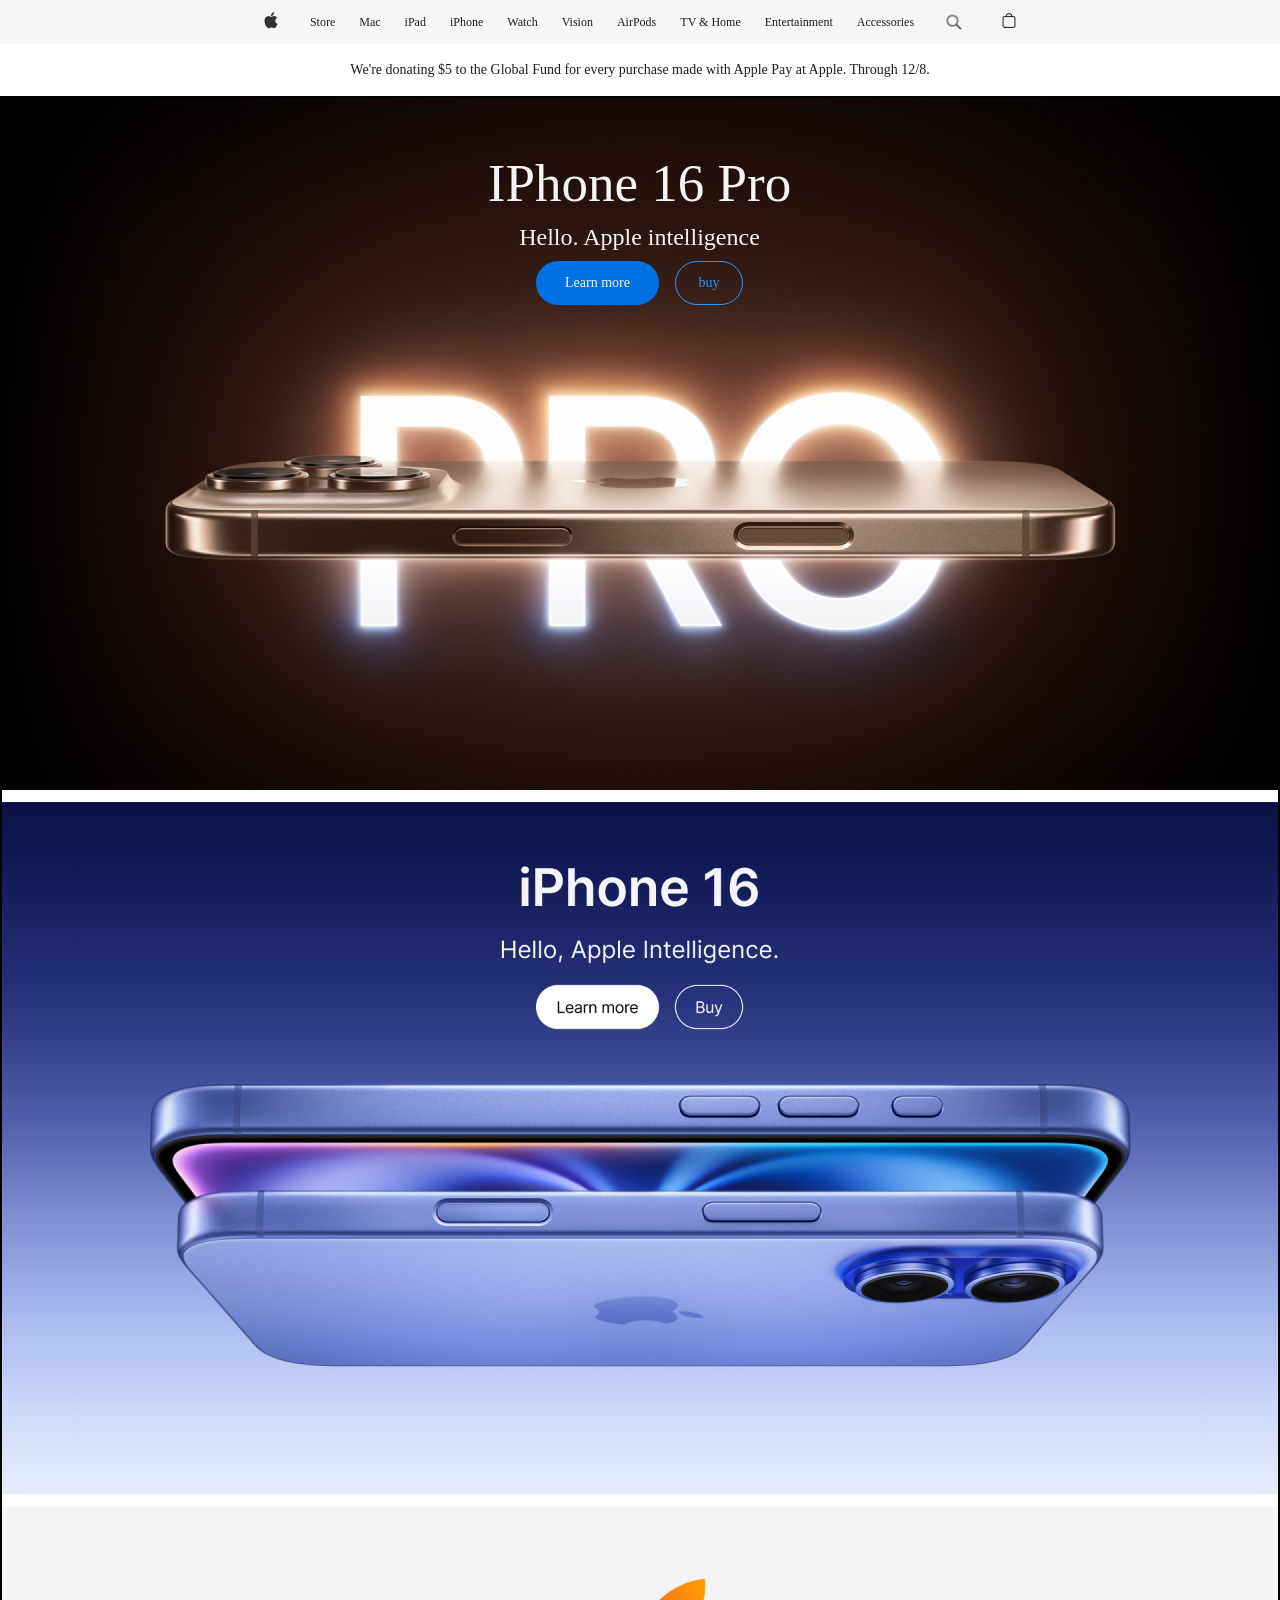
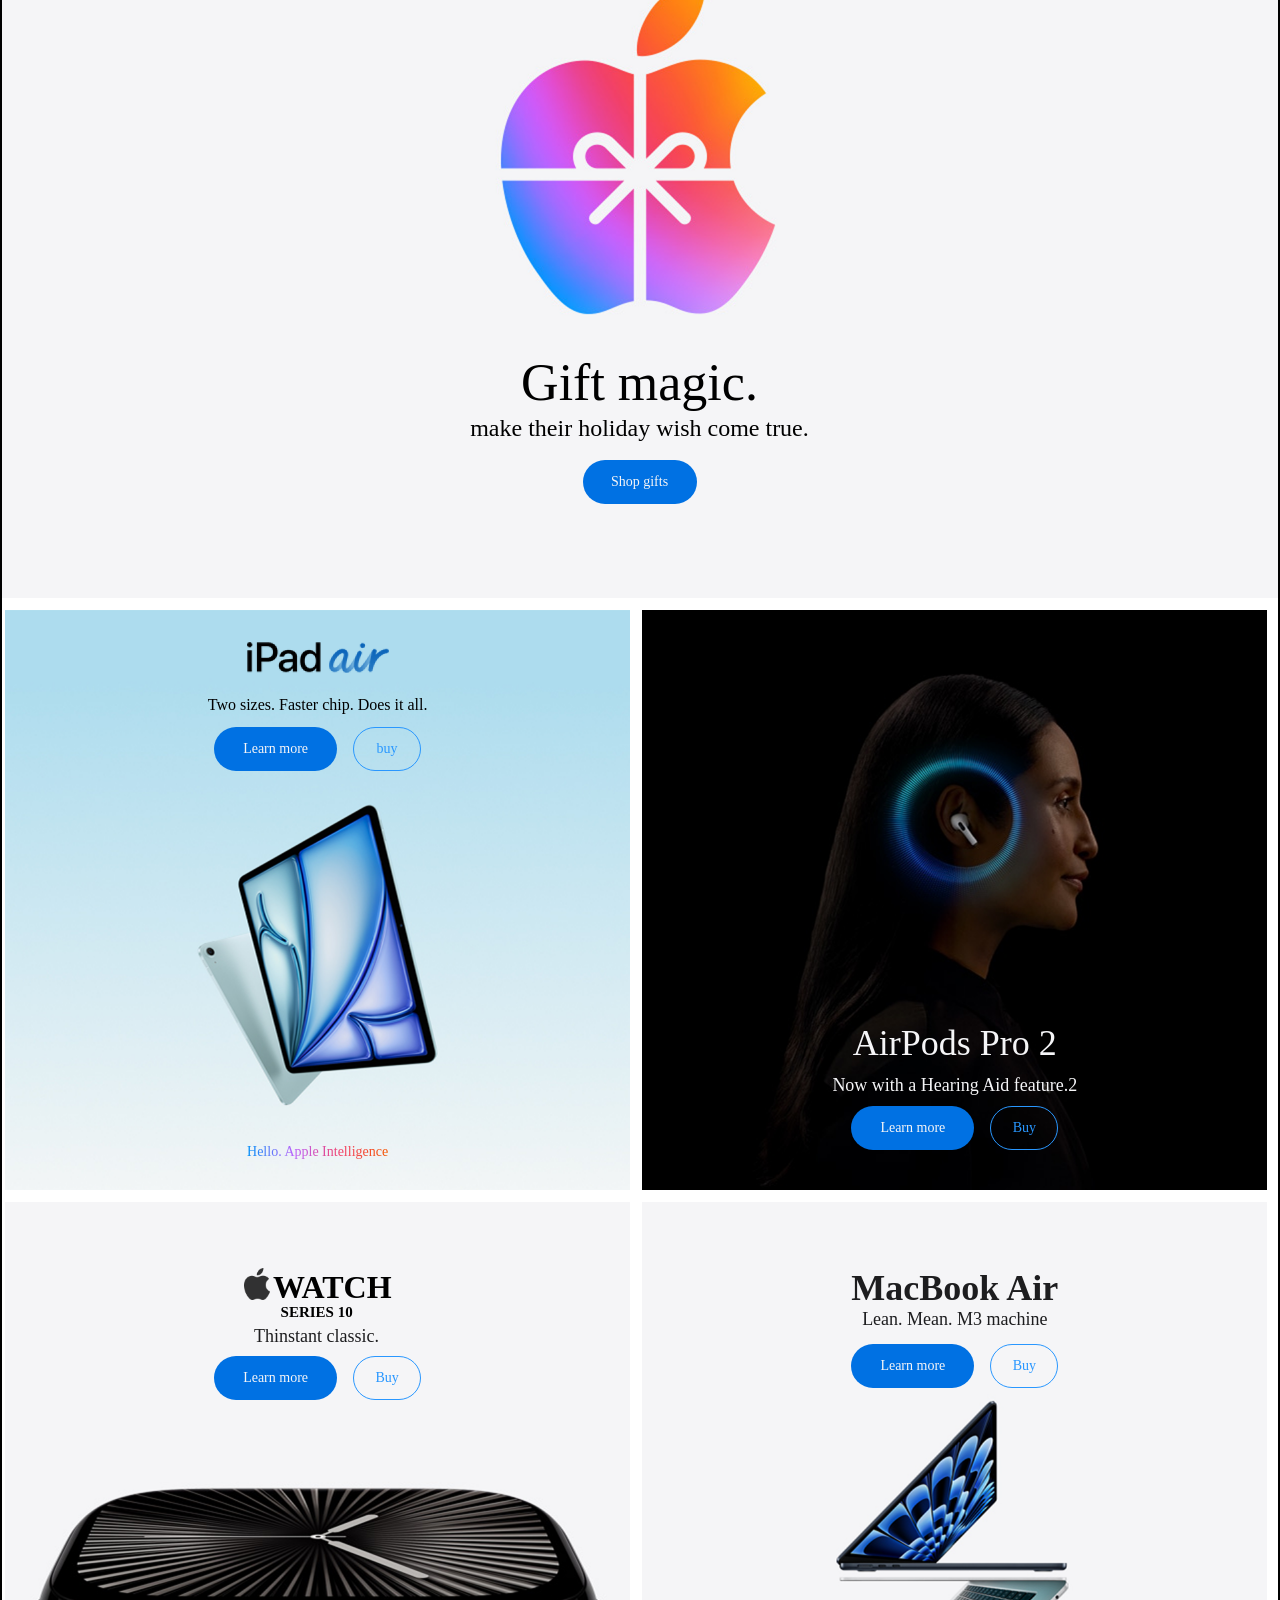
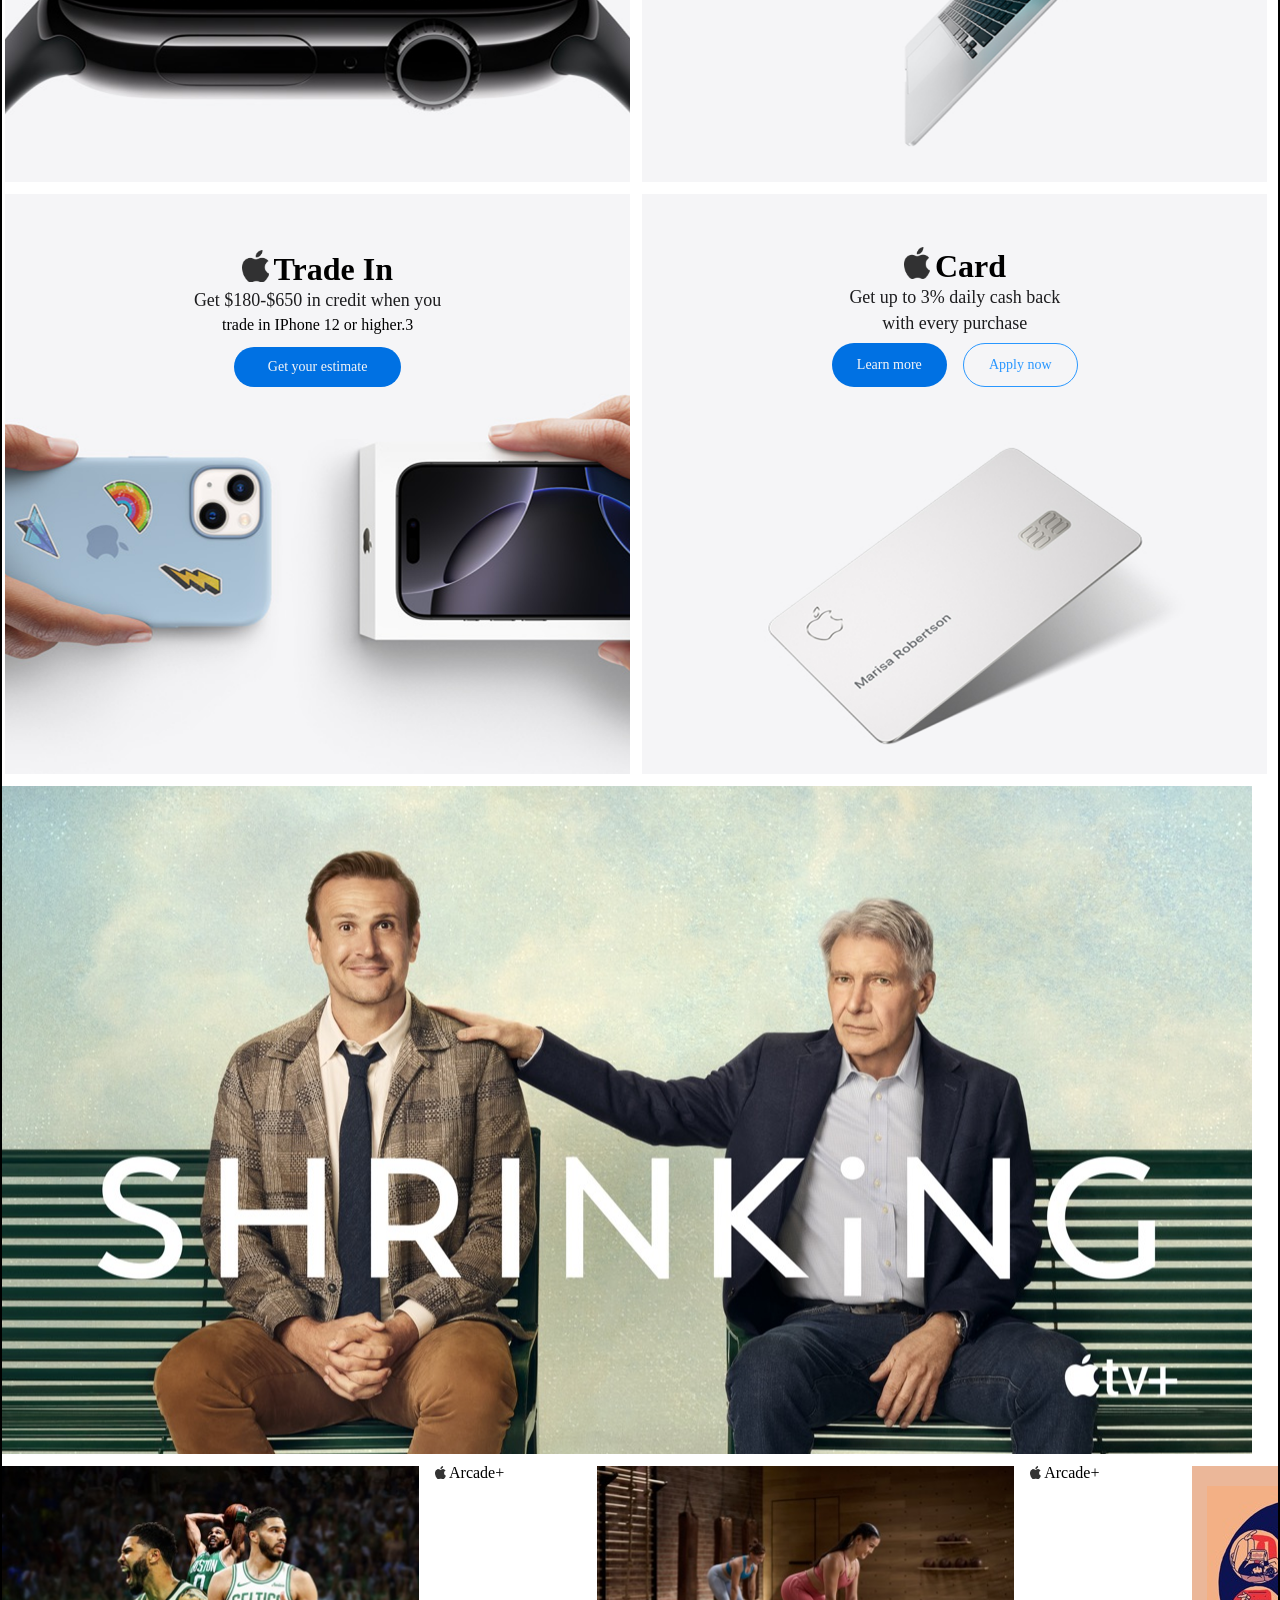
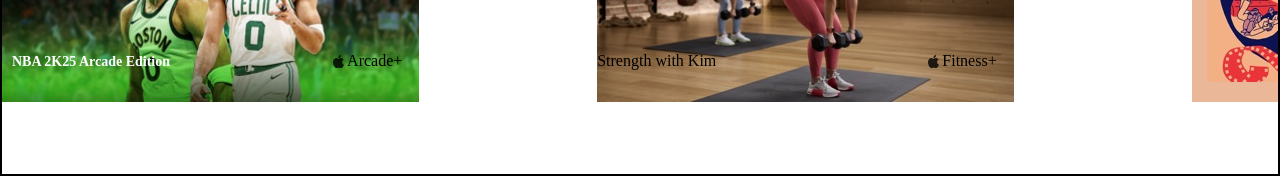
==== commit 74dd871f: "test" ====
--- a/index.html
+++ b/index.html
@@ -144,7 +144,7 @@
           <div id="boxb2">
             <div id="boxb2-1"><p id="b2-text">AirPods 4</p></div>
             <p id="boxb2-subtext">
-              Iconic. Now supersonic. Available with Active Noise Cancellation.2
+              Iconic. Now supersonic. Available with Active Noise Cancellation.2
             </p>
             <div class="bottom-box">
               <div class="frame1-3-button1">Learn more</div>
@@ -305,19 +305,54 @@
       </div>
       <div class="scroll">
         <div class="scrollpic">
+          <!-- desktop -->
           <div id="pic1"></div>
+          <!-- desktop -->
+          <!--tablet -->
+          <div id="tabpic1">
+            <div id="frame68">
+              <div id="stream">Stream now</div>
+              <p id="comedy">
+                Drama · Saoirse Ronan stars in a wartime family epic from
+                director Steve McQueen.
+              </p>
+            </div>
+          </div>
+
+          <!--tablet -->
+          <!-- desktop -->
           <div id="pic2">
             <div id="frame68">
               <div id="stream">Stream now</div>
               <p id="comedy">Comedy · Will they make history…or fake it?</p>
             </div>
           </div>
-
+          <!-- desktop -->
+          <!--tablet -->
+          <div id="tabpic2">
+            <div id="frame68">
+              <div id="stream">Stream now</div>
+              <p id="comedy">Comedy · Will they make history…or fake it?</p>
+            </div>
+          </div>
+          <!--tablet -->
+          <!-- desktop -->
           <div id="pic3"></div>
-        </div>
-      </div>
+          <!-- desktop -->
+          <!--tablet -->
+          <div id="tabpic3">
+            <div id="frame68">
+              <div id="stream">Stream now</div>
+              <p id="comedy">Comedy · Will they make history…or fake it?</p>
+            </div>
+          </div>
+          <!--tablet -->
+        </div>
+      </div>
+      <!-- desktop -->
       <div id="rowbottom">
         <div id="rowpic">
+          <!-- desktop -->
           <div id="rowpic1">
             <div class="improv">
               <div id="row1text">
@@ -329,6 +364,21 @@
               </div>
             </div>
           </div>
+          <!-- desktop -->
+          <!--tablet -->
+          <div id="tabrowpic1">
+            <div id="colorboxrow">
+              <div class="rowlogo">
+                <div class="vector3"></div>
+                <span class="fitness">Arcade+</span>
+              </div>
+            </div>
+            <div class="improvtab">
+              <span id="nba">La Oficial</span>
+            </div>
+          </div>
+          <!--tablet -->
+          <!-- desktop -->
           <div id="rowpic2">
             <div class="improv">
               <div id="row2text">
@@ -340,9 +390,34 @@
               </div>
             </div>
           </div>
+          <!-- desktop -->
+          <!--tablet -->
+          <div id="tabrowpic2">
+            <div class="rowlogo">
+              <div class="vector3"></div>
+              <span class="fitness">Arcade+</span>
+            </div>
+            <div class="improv">
+              <span id="nba">La Oficial</span>
+            </div>
+          </div>
+          <!--tablet -->
+          <!-- desktop -->
           <div id="rowpic3">
             <div id="rb"></div>
           </div>
+          <!-- desktop -->
+          <!--tablet -->
+          <div id="tabrowpic3">
+            <div class="rowlogo">
+              <div class="vector3"></div>
+              <span class="fitness">Arcade+</span>
+            </div>
+            <div class="improv">
+              <span id="nba">La Oficial</span>
+            </div>
+          </div>
+          <!--tablet -->
           <div id="rowpic4">
             <div class="improv">
               <div id="row4text">
@@ -387,12 +462,13 @@
               </div>
               <div class="rowlogo">
                 <div class="vector3"></div>
-                <span class="fitness">Arcade+</span>
-              </div>
-            </div>
-          </div>
-        </div>
-      </div>
+                <span class="fitness">Arcadegit+ </span>
+              </div>
+            </div>
+          </div>
+        </div>
+      </div>
+      <!-- desktop -->
     </div>
   </body>
 </html>
--- a/index.css
+++ b/index.css
@@ -653,7 +653,6 @@
   background-size: cover;
   background-position: center;
   background-repeat: no-repeat;
-  /* flex-shrink: 0; */
   display: flex;
   align-items: end;
   flex: 0, 0, auto;
@@ -668,7 +667,6 @@
   background-size: cover;
   background-position: center;
   background-repeat: no-repeat;
-  /* flex-shrink: 0; */
   display: flex;
   align-items: end;
   flex: 0, 0, auto;
@@ -687,6 +685,15 @@
   width: 1250px;
   height: 668px;
 }
+#tabpic1 {
+  display: none;
+}
+#tabpic2 {
+  display: none;
+}
+#tabpic3 {
+  display: none;
+}
 #frame68 {
   width: 600px;
   height: 44px;
@@ -716,6 +723,15 @@
   width: 100%;
   overflow-x: auto;
   overflow-y: hidden;
+}
+#tabrowpic1 {
+  display: flex;
+}
+#tabrowpic2 {
+  display: flex;
+}
+#tabrowpic3 {
+  display: flex;
 }
 #rowpic {
   width: 100%;
--- a/tablet.css
+++ b/tablet.css
@@ -151,4 +151,128 @@
     align-items: center;
     gap: 10px;
   }
+  #pic1 {
+    display: none;
+  }
+  #pic2 {
+    display: none;
+  }
+  #pic3 {
+    display: none;
+  }
+  #tabpic1 {
+    background: url(/images/tabpic1.png) no-repeat center center;
+    -webkit-background-size: cover;
+    -moz-background-size: cover;
+    -o-background-size: cover;
+    background-size: cover;
+    background-position: center;
+    background-repeat: no-repeat;
+    display: flex;
+    align-items: end;
+    flex: 0, 0, auto;
+    width: 689px;
+    height: 368px;
+  }
+
+  #tabpic2 {
+    background: url(/images/tabpic2.jpg) no-repeat center center;
+    -webkit-background-size: cover;
+    -moz-background-size: cover;
+    -o-background-size: cover;
+    background-size: cover;
+    background-position: center;
+    background-repeat: no-repeat;
+    display: flex;
+    align-items: end;
+    flex: 0, 0, auto;
+    width: 689px;
+    height: 368px;
+  }
+  #tabpic3 {
+    background: url(/images/tabpic3.jpg) no-repeat center center;
+    -webkit-background-size: cover;
+    -moz-background-size: cover;
+    -o-background-size: cover;
+    background-size: cover;
+    background-position: center;
+    background-repeat: no-repeat;
+    display: flex;
+    align-items: end;
+    flex: 0, 0, auto;
+    width: 689px;
+    height: 368px;
+  }
+  #frame68 {
+    width: 500px;
+    height: 44px;
+    display: flex;
+    align-items: center;
+    gap: 20px;
+    margin-left: 40px;
+    margin-bottom: 10px;
+  }
+  #stream {
+    width: 133px;
+    height: 44px;
+    font-size: 17px;
+    font-style: regular;
+    display: flex;
+    justify-content: center;
+    align-items: center;
+    border-radius: 999px;
+    background-color: white;
+  }
+  #comedy {
+    font-size: 14px;
+    font-weight: 400;
+    color: #ffffff;
+  }
+  #rowpic1 {
+    display: none;
+  }
+  #rowpic2 {
+    display: none;
+  }
+  #rowpic3 {
+    display: none;
+  }
+  #rowpic4 {
+    display: none;
+  }
+  #rowpic5 {
+    display: none;
+  }
+  #rowpic6 {
+    display: none;
+  }
+  #rowpic7 {
+    display: none;
+  }
+  #rowpic8 {
+    display: none;
+  }
+  #tabrowpic1 {
+    width: 286px;
+    height: 194px;
+    border: 2px solid green;
+    display: flex;
+    flex-direction: column;
+  }
+  #colorboxrow {
+    width: 284px;
+    height: 161px;
+    background-color: #6529cf;
+    flex: 0, 0, auto;
+  }
+  #nba {
+    font-size: 14px;
+    font-weight: bold;
+    color: #1d1d1f;
+  }
+  .improvtab {
+    height: 33px;
+    display: flex;
+    justify-content: flex-start;
+  }
 }
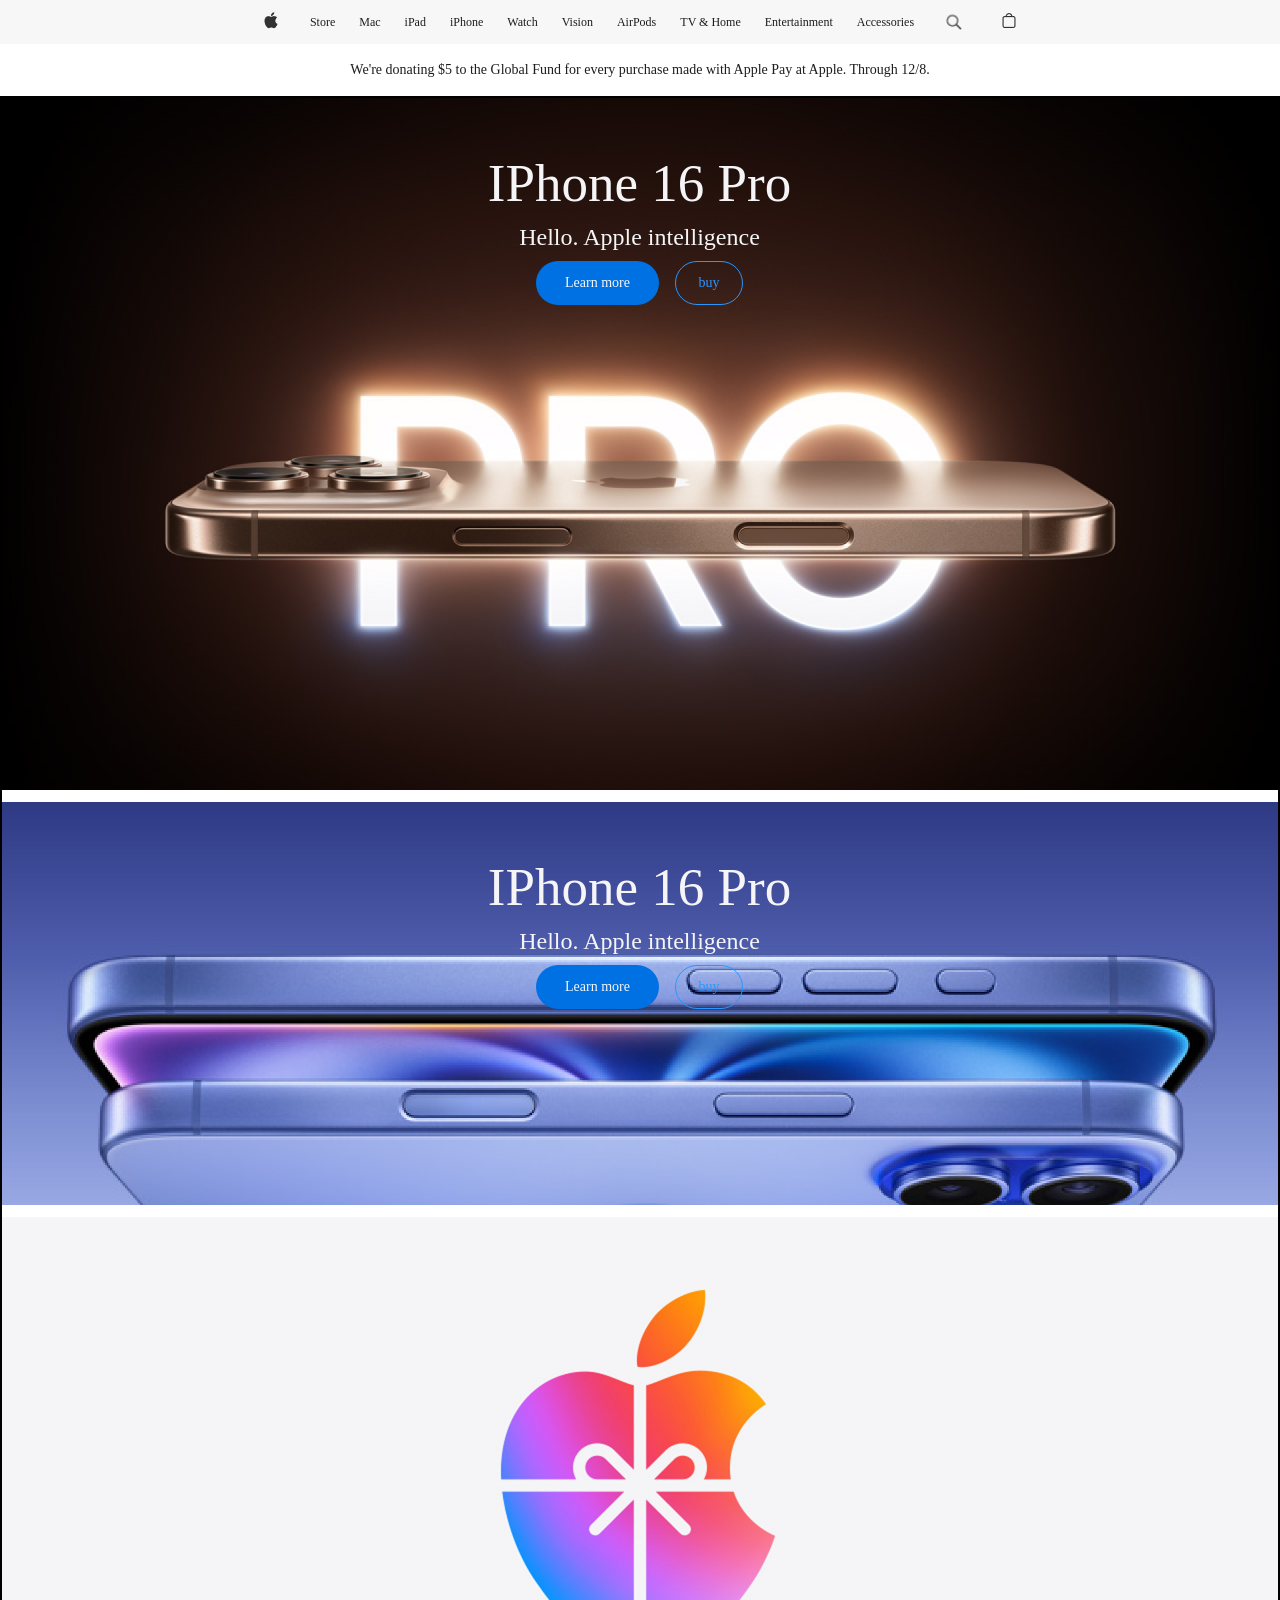
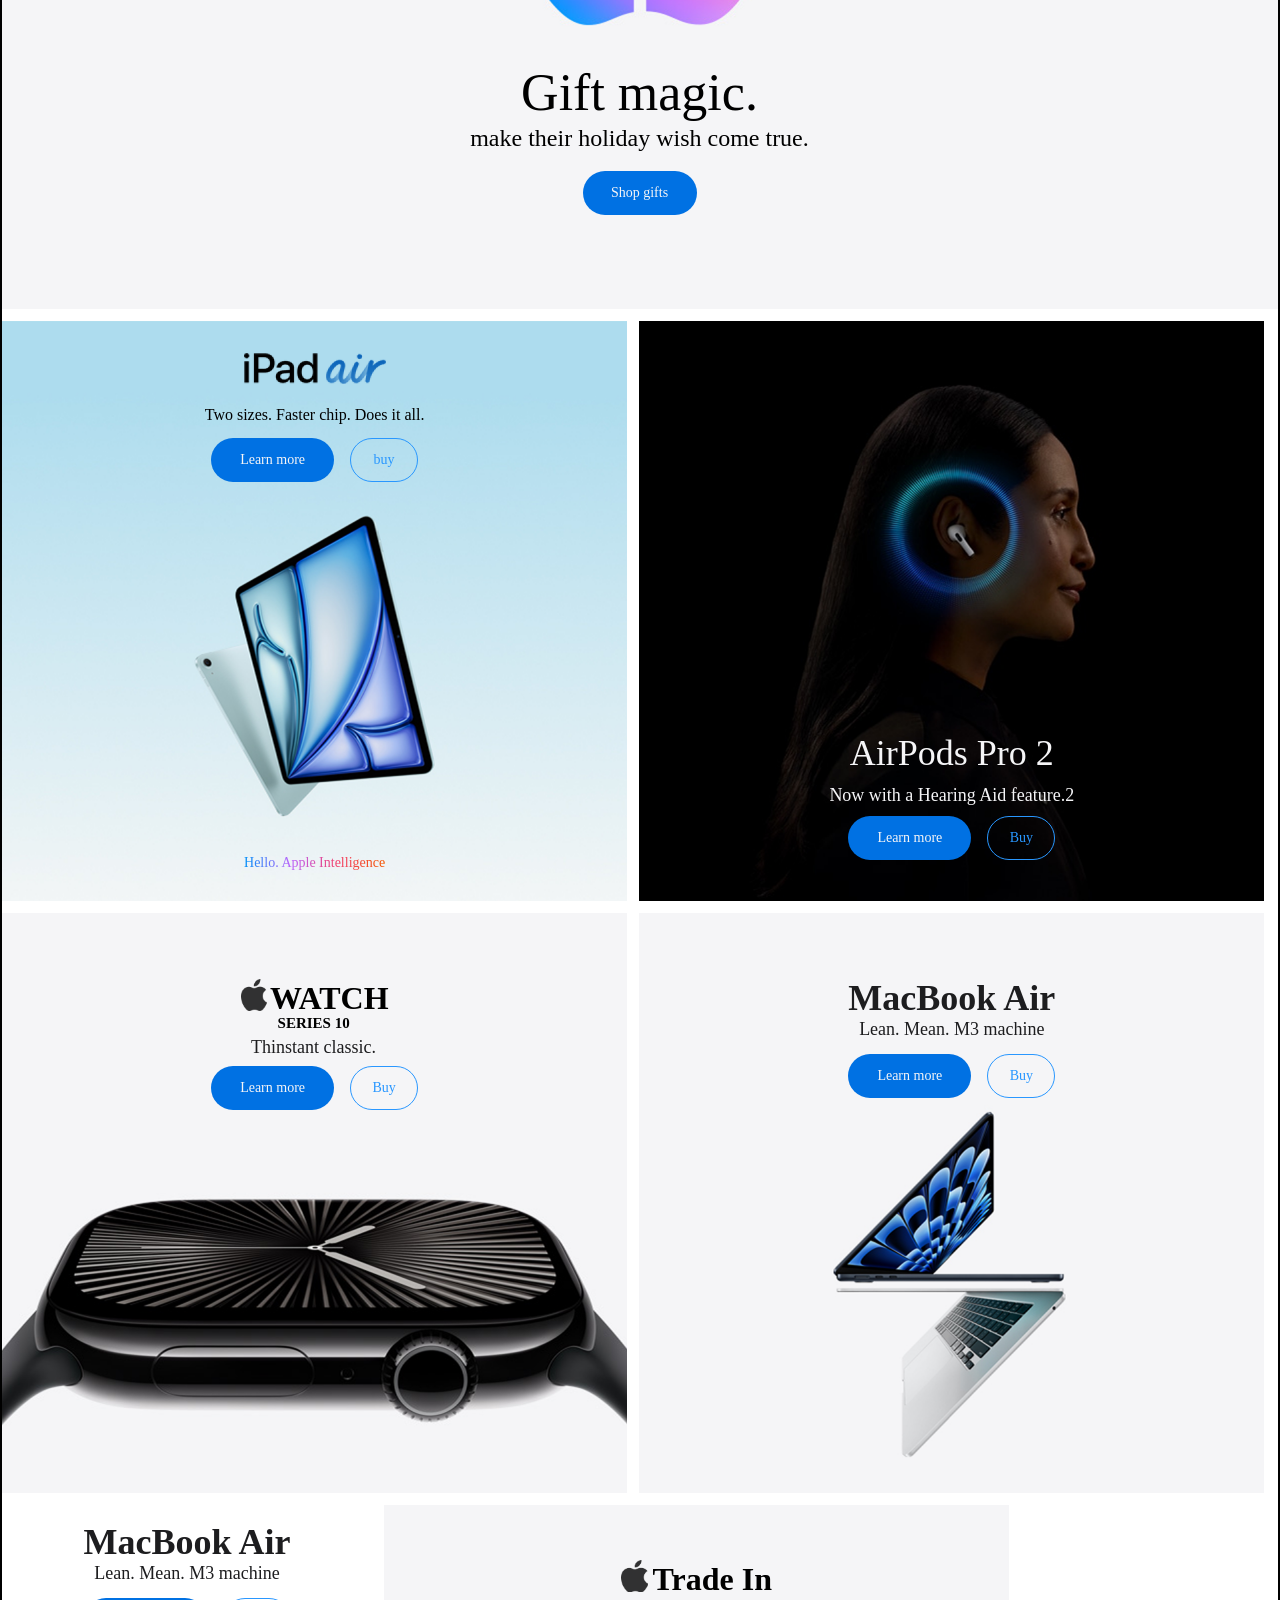
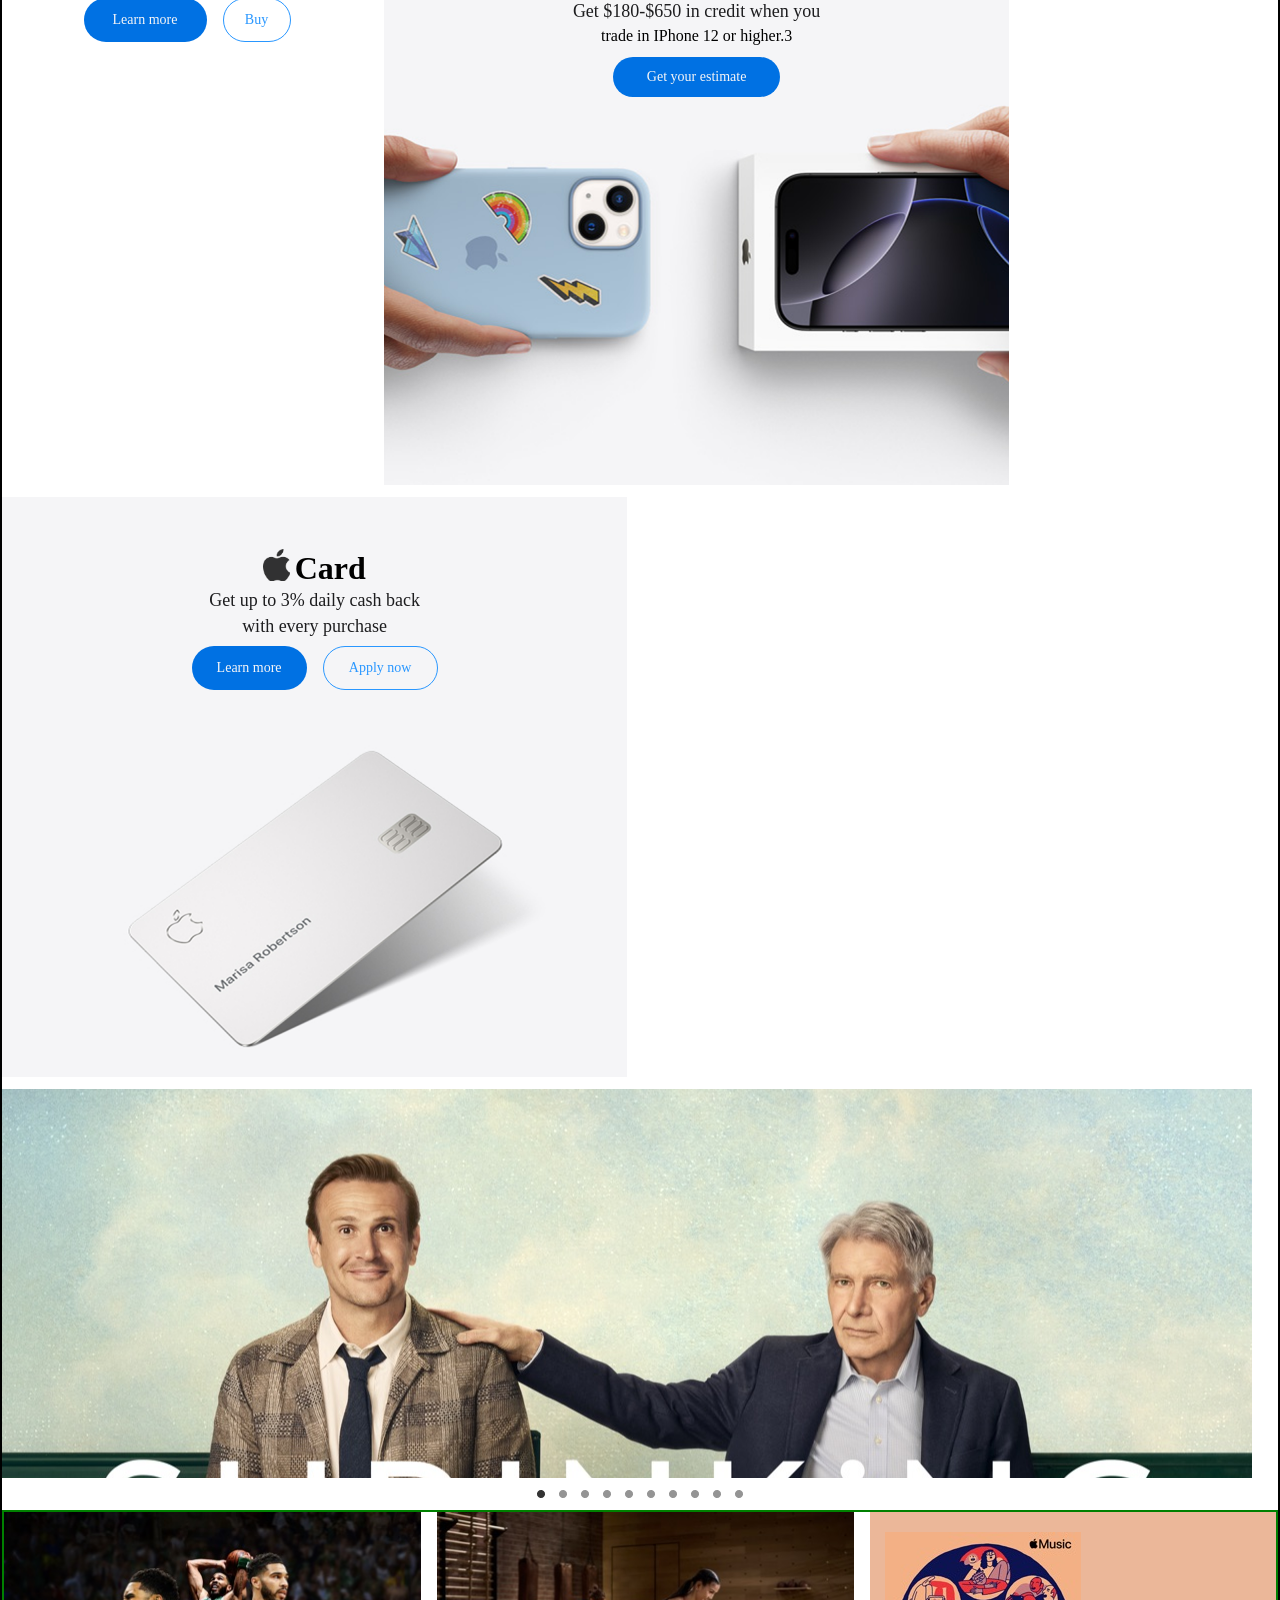
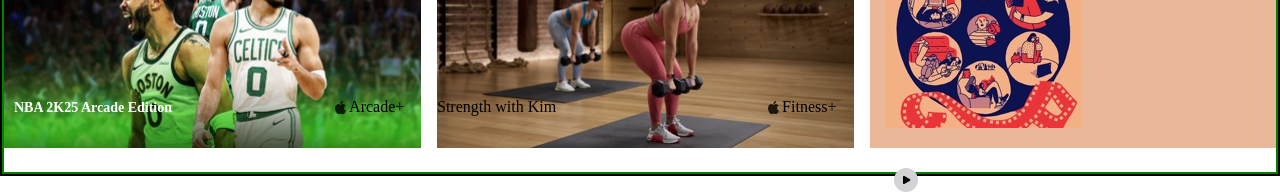
==== commit 26b55920: "6-12" ====
--- a/index.html
+++ b/index.html
@@ -47,24 +47,41 @@
               <div class="frame1-3-button1">Learn more</div>
               <div class="frame1-3-button2">buy</div>
             </div>
-            <!-- mobile -->
-            <div id="mobile">
-              <div id="frame1-1"><p id="frame1-1-text">IPhone 16 Pro</p></div>
-              <div id="frame1-2">
-                <p id="frame1-2-text">Hello. Apple intelligence</p>
-              </div>
-              <div class="bottom-box">
-                <div class="frame1-3-button1">Learn more</div>
-                <div class="frame1-3-button2">buy</div>
-              </div>
-            </div>
-            <!-- mobile end -->
-          </div>
-        </div>
-      </div>
+          </div>
+        </div>
+      </div>
+      <!-- desktop -->
       <div id="frame12-1">
-        <div id="frame12-1-background"></div>
-      </div>
+        <div id="frame12-1-background">
+          <div id="frame1">
+            <div id="frame1-1"><p id="frame1-1-text">IPhone 16 Pro</p></div>
+            <div id="frame1-2">
+              <p id="frame1-2-text">Hello. Apple intelligence</p>
+            </div>
+            <div class="bottom-box">
+              <div class="frame1-3-button1">Learn more</div>
+              <div class="frame1-3-button2">buy</div>
+            </div>
+          </div>
+        </div>
+      </div>
+      <!-- desktop -->
+      <!-- mobile -->
+      <div id="mobileframe12-1">
+        <div id="frame12-1-backround">
+          <div id="frame1">
+            <div id="frame1-1"><p id="frame1-1-text">IPhone 16 Pro</p></div>
+            <div id="frame1-2">
+              <p id="frame1-2-text">Hello. Apple intelligence</p>
+            </div>
+            <div class="bottom-box">
+              <div class="frame1-3-button1">Learn more</div>
+              <div class="frame1-3-button2">buy</div>
+            </div>
+          </div>
+        </div>
+      </div>
+      <!-- mobile -->
       <div id="frame12-2-background">
         <div id="frame12-2">
           <div id="frame12-2-1">
@@ -126,6 +143,30 @@
         </div>
 
         <!--tablet -->
+        <!-- mobile -->
+        <div id="b1mobile">
+          <div id="boxb1">
+            <div id="box1-1">
+              <img
+                src="/images/Heading 3.png"
+                alt=""
+                style="width: 430px; height: 33px; object-fit: cover"
+              />
+            </div>
+            <div id="box1-2">
+              <p id="box12-text">Two sizes. Faster chip. Does it all.</p>
+            </div>
+            <div class="bottom-box">
+              <div class="frame1-3-button1">Learn more</div>
+              <div class="frame1-3-button2">buy</div>
+            </div>
+          </div>
+          <div id="colorbox">
+            <p>Hello. Apple Intelligence</p>
+          </div>
+        </div>
+
+        <!-- mobile -->
         <!--desktop-->
 
         <div id="b2">
@@ -153,6 +194,21 @@
           </div>
         </div>
         <!--tablet -->
+        <!-- mobile -->
+        <div id="b2mobile">
+          <div id="boxb2">
+            <div id="boxb2-1"><p id="b2-text">AirPods 4</p></div>
+            <p id="boxb2-subtext">
+              Iconic. Now supersonic. Available with Active Noise Cancellation.2
+            </p>
+            <div class="bottom-box">
+              <div class="frame1-3-button1">Learn more</div>
+              <div class="frame1-3-button2">Buy</div>
+            </div>
+          </div>
+        </div>
+
+        <!-- mobile -->
         <!--desktop-->
         <div id="b3">
           <div id="boxb3">
@@ -193,6 +249,26 @@
           </div>
         </div>
         <!--tablet -->
+        <!-- mobile -->
+        <div id="b3mobile">
+          <div id="boxb3">
+            <div id="boxb3-1">
+              <div id="boxb3-1header">
+                <span id="vector"></span>
+                <p id="watch">WATCH</p>
+              </div>
+              <div id="boxb3-1body">
+                <span id="ser">SERIES 10</span>
+                <span id="thin">Thinstant classic.</span>
+              </div>
+            </div>
+            <div class="bottom-box">
+              <div class="frame1-3-button1">Learn more</div>
+              <div class="frame1-3-button2">Buy</div>
+            </div>
+          </div>
+        </div>
+        <!-- mobile -->
         <!--desktop-->
         <div id="b4">
           <div id="boxb4">
@@ -207,8 +283,8 @@
           </div>
         </div>
         <!--desktop-->
-        <!--tablet -->
-        <!-- <div id="b4">
+        <!-- mobile -->
+        <div id="b4mobile">
           <div id="boxb4">
             <div id="frame8">
               <span id="mac">MacBook Air</span>
@@ -219,8 +295,8 @@
               <div class="frame1-3-button2">Buy</div>
             </div>
           </div>
-        </div> -->
-        <!--tablet -->
+        </div>
+        <!-- mobile -->
         <!--desktop-->
         <div id="b5">
           <div id="boxb5">
@@ -241,16 +317,33 @@
           <div id="boxb5">
             <div id="frame5">
               <div id="frame4">
-                <span id="vector1"></span>
-                <span id="tradein">Trade In</span>
-              </div>
-              <span id="get">Get $180-$650 in credit when you</span>
-              <span id="trade">trade in IPhone 12 or higher.3 </span>
-            </div>
-            <div id="boxb5box">Get your estimate</div>
-          </div>
-        </div>
-        <!--tablet -->
+                <!-- <span id="vector1"></span> -->
+                <span id="tradein">Apple for</span>
+                <span id="tradein">Small Business</span>
+              </div>
+              <span id="get">Hardware, software, and </span>
+              <span id="trade">expert help - all in one place.</span>
+            </div>
+            <div id="boxb5box">Learn more</div>
+          </div>
+        </div>
+        <!--tablet -->
+        <!-- mobile -->
+        <div id="b5mobile">
+          <div id="boxb5">
+            <div id="frame5">
+              <div id="frame4">
+                <!-- <span id="vector1"></span> -->
+                <span id="tradein">Apple for</span>
+                <span id="tradein">Small Business</span>
+              </div>
+              <span id="get">Hardware, software, and </span>
+              <span id="trade">expert help - all in one place.</span>
+            </div>
+            <div id="boxb5box">Learn more</div>
+          </div>
+        </div>
+        <!-- mobile -->
         <!--desktop-->
         <div id="b6">
           <div id="boxb6">
@@ -274,19 +367,39 @@
           <div id="boxb6">
             <div id="boxb6body">
               <div id="boxb6header">
-                <span id="vector2"></span>
-                <span id="card">Card</span>
-              </div>
-              <span id="getup">Get up to 3% daily cash back </span>
-              <span id="with">with every purchase</span>
+                <!-- <span id="vector2"></span> -->
+                <span id="card">Carrier deals at Apple</span>
+              </div>
+              <span id="getup">Get up to $1000 in credit on </span>
+              <span id="with">a new iPhone. Trade-in may </span>
+              <span id="with">be required.</span>
             </div>
             <div id="frame10">
-              <div class="frame1-3-button1">Learn more</div>
-              <div id="applynow">Apply now</div>
-            </div>
-          </div>
-        </div>
-        <!--tablet -->
+              <div class="frame1-3-button1">Find your deal</div>
+              <!-- <div id="applynow">Apply now</div> -->
+            </div>
+          </div>
+        </div>
+        <!--tablet -->
+        <!-- mobile -->
+        <div id="b6mobile">
+          <div id="boxb6">
+            <div id="boxb6body">
+              <div id="boxb6header">
+                <!-- <span id="vector2"></span> -->
+                <span id="card">Carrier deals at Apple</span>
+              </div>
+              <span id="getup">Get up to $1000 in credit on </span>
+              <span id="with">a new iPhone. Trade-in may </span>
+              <span id="with">be required.</span>
+            </div>
+            <div id="frame10">
+              <div class="frame1-3-button1">Find your deal</div>
+              <!-- <div id="applynow">Apply now</div> -->
+            </div>
+          </div>
+        </div>
+        <!-- mobile -->
         <!--tablet -->
         <div id="b7tablet">
           <div id="boxb5">
@@ -296,12 +409,27 @@
                 <span id="tradein">Trade In</span>
               </div>
               <span id="get">Get $180-$650 in credit when you</span>
-              <span id="trade">trade in IPhone 12 or higher.3 </span>
+              <span id="trade">trade in IPhone 12 or higher.4 </span>
             </div>
             <div id="boxb5box">Get your estimate</div>
           </div>
         </div>
         <!--tablet -->
+        <!-- mobile -->
+        <div id="b7mobile">
+          <div id="boxb5">
+            <div id="frame5">
+              <div id="frame4">
+                <span id="vector1"></span>
+                <span id="tradein">Trade In</span>
+              </div>
+              <span id="get">Get $180-$650 in credit when you</span>
+              <span id="trade">trade in IPhone 12 or higher.4 </span>
+            </div>
+            <div id="boxb5box">Get your estimate</div>
+          </div>
+        </div>
+        <!-- mobile -->
       </div>
       <div class="scroll">
         <div class="scrollpic">
@@ -349,124 +477,168 @@
           <!--tablet -->
         </div>
       </div>
+      <div id="tablist">
+        <div id="tablistpic"></div>
+      </div>
       <!-- desktop -->
-      <div id="rowbottom">
-        <div id="rowpic">
-          <!-- desktop -->
-          <div id="rowpic1">
-            <div class="improv">
-              <div id="row1text">
-                <span id="nba">NBA 2K25 Arcade Edition </span>
-              </div>
-              <div class="rowlogo">
-                <div class="vector3"></div>
-                <span class="fitness">Arcade+</span>
-              </div>
-            </div>
-          </div>
-          <!-- desktop -->
-          <!--tablet -->
-          <div id="tabrowpic1">
-            <div id="colorboxrow">
-              <div class="rowlogo">
-                <div class="vector3"></div>
-                <span class="fitness">Arcade+</span>
-              </div>
-            </div>
-            <div class="improvtab">
-              <span id="nba">La Oficial</span>
-            </div>
-          </div>
-          <!--tablet -->
-          <!-- desktop -->
-          <div id="rowpic2">
-            <div class="improv">
-              <div id="row2text">
-                <span id="str">Strength with Kim </span>
-              </div>
-              <div class="rowlogo">
-                <div class="vector3"></div>
-                <span class="fitness">Fitness+</span>
-              </div>
-            </div>
-          </div>
-          <!-- desktop -->
-          <!--tablet -->
-          <div id="tabrowpic2">
-            <div class="rowlogo">
-              <div class="vector3"></div>
-              <span class="fitness">Arcade+</span>
-            </div>
-            <div class="improv">
-              <span id="nba">La Oficial</span>
-            </div>
-          </div>
-          <!--tablet -->
-          <!-- desktop -->
-          <div id="rowpic3">
-            <div id="rb"></div>
-          </div>
-          <!-- desktop -->
-          <!--tablet -->
-          <div id="tabrowpic3">
-            <div class="rowlogo">
-              <div class="vector3"></div>
-              <span class="fitness">Arcade+</span>
-            </div>
-            <div class="improv">
-              <span id="nba">La Oficial</span>
-            </div>
-          </div>
-          <!--tablet -->
-          <div id="rowpic4">
-            <div class="improv">
-              <div id="row4text">
-                <span id="improveyour">Improve Your Posture wicth </span
-                ><span id="pilates">Pilates</span>
-              </div>
-              <div class="rowlogo">
-                <div class="vector3"></div>
-                <span class="fitness">Fitness+</span>
-              </div>
-            </div>
-          </div>
-          <div id="rowpic5">
-            <div id="rbb"></div>
-          </div>
-          <div id="rowpic6">
-            <div class="improv">
-              <div id="row6text">
-                <span id="power">PowerWash Simulator </span>
-              </div>
-              <div class="rowlogo">
-                <div class="vector3"></div>
-                <span class="fitness">Arcade+</span>
-              </div>
-            </div>
-          </div>
-          <div id="rowpic7">
-            <div class="improv">
-              <div id="row7text">
-                <span id="sponge">SongeBob: Patty Pursuit 2 </span>
-              </div>
-              <div class="rowlogo">
-                <div class="vector3"></div>
-                <span class="fitness">Arcade+</span>
-              </div>
-            </div>
-          </div>
-          <div id="rowpic8">
-            <div class="improv">
-              <div id="row8text">
-                <span id="kitty">Hello Kitty Island Adventure</span>
-              </div>
-              <div class="rowlogo">
-                <div class="vector3"></div>
-                <span class="fitness">Arcadegit+ </span>
-              </div>
-            </div>
-          </div>
-        </div>
+      <div id="bodyrowbottom">
+        <div id="rowbottom">
+          <div id="rowpic">
+            <!-- desktop -->
+            <div id="rowpic1">
+              <div class="improv">
+                <div id="row1text">
+                  <span id="nba">NBA 2K25 Arcade Edition </span>
+                </div>
+                <div class="rowlogo">
+                  <div class="vector3"></div>
+                  <span class="fitness">Arcade+</span>
+                </div>
+              </div>
+            </div>
+            <!-- desktop -->
+            <!--tablet -->
+            <div class="tabrowpic">
+              <div id="colorboxrow1">
+                <div class="rowlogo">
+                  <div class="vector3"></div>
+                  <span class="fitness">Music</span>
+                </div>
+              </div>
+              <div class="improvtab">
+                <span id="nba">La Oficial</span>
+              </div>
+            </div>
+            <!--tablet -->
+            <!-- desktop -->
+            <div id="rowpic2">
+              <div class="improv">
+                <div id="row2text">
+                  <span id="str">Strength with Kim </span>
+                </div>
+                <div class="rowlogo">
+                  <div class="vector3"></div>
+                  <span class="fitness">Fitness+</span>
+                </div>
+              </div>
+            </div>
+            <!-- desktop -->
+            <!--tablet -->
+            <div class="tabrowpic">
+              <div id="colorboxrow2">
+                <div class="rowlogo">
+                  <div class="vector3"></div>
+                  <span class="fitness">Fitness+</span>
+                </div>
+              </div>
+              <div class="improvtab">
+                <span id="nba">Travel-Friendly Workouts </span>
+              </div>
+            </div>
+            <!--tablet -->
+            <!-- desktop -->
+            <div id="rowpic3">
+              <div id="rb"></div>
+            </div>
+            <!-- desktop -->
+            <!--tablet -->
+            <div class="tabrowpic">
+              <div id="colorboxrow3">
+                <div class="rowlogo">
+                  <div class="vector3"></div>
+                  <span class="fitness">Sport</span>
+                </div>
+              </div>
+              <div class="improvtab">
+                <span id="nba">NBA 2K25 Arcade Edition</span>
+              </div>
+            </div>
+            <!--tablet -->
+            <!-- desktop -->
+            <div id="rowpic4">
+              <div class="improv">
+                <div id="row4text">
+                  <span id="improveyour">Improve Your Posture wicth </span
+                  ><span id="pilates">Pilates</span>
+                </div>
+                <div class="rowlogo">
+                  <div class="vector3"></div>
+                  <span class="fitness">Fitness+</span>
+                </div>
+              </div>
+            </div>
+            <!-- desktop -->
+            <!--tablet -->
+            <div class="tabrowpic">
+              <div id="colorboxrow2">
+                <div class="rowlogo">
+                  <div class="vector3"></div>
+                  <span class="fitness">Fitness+</span>
+                </div>
+              </div>
+              <div class="improvtab">
+                <span id="nba">Travel-Friendly Workouts </span>
+              </div>
+            </div>
+
+            <!--tablet -->
+            <!-- desktop -->
+            <div id="rowpic5">
+              <div id="rbb"></div>
+            </div>
+            <!-- desktop -->
+            <!--tablet -->
+            <div class="tabrowpic">
+              <div id="colorboxrow1">
+                <div class="rowlogo">
+                  <div class="vector3"></div>
+                  <span class="fitness">Music</span>
+                </div>
+              </div>
+              <div class="improvtab">
+                <span id="nba">La Oficial</span>
+              </div>
+            </div>
+
+            <!--tablet -->
+            <!-- desktop -->
+            <div id="rowpic6">
+              <div class="improv">
+                <div id="row6text">
+                  <span id="power">PowerWash Simulator </span>
+                </div>
+                <div class="rowlogo">
+                  <div class="vector3"></div>
+                  <span class="fitness">Arcade+</span>
+                </div>
+              </div>
+            </div>
+            <!-- desktop -->
+            <div id="rowpic7">
+              <div class="improv">
+                <div id="row7text">
+                  <span id="sponge">SongeBob: Patty Pursuit 2 </span>
+                </div>
+                <div class="rowlogo">
+                  <div class="vector3"></div>
+                  <span class="fitness">Arcade+</span>
+                </div>
+              </div>
+            </div>
+            <div id="rowpic8">
+              <div class="improv">
+                <div id="row8text">
+                  <span id="kitty">Hello Kitty Island Adventure</span>
+                </div>
+                <div class="rowlogo">
+                  <div class="vector3"></div>
+                  <span class="fitness">Arcadegit+ </span>
+                </div>
+              </div>
+            </div>
+          </div>
+        </div>
+        <div id="button-play"></div>
       </div>
       <!-- desktop -->
     </div>
--- a/index.css
+++ b/index.css
@@ -169,7 +169,7 @@
   border-radius: 999px;
   border: 1px solid #2997ff;
 }
-#mobile {
+#mobileframe12-1 {
   display: none;
 }
 #frame12-1 {
@@ -178,7 +178,7 @@
   justify-content: center;
   display: flex;
 
-  background: url(/images/frame12Background1.png) no-repeat center center;
+  background: url(/images/desktop16blu.png) no-repeat center center;
   -webkit-background-size: cover;
   -moz-background-size: cover;
   -o-background-size: cover;
@@ -244,7 +244,7 @@
   gap: 12px;
   display: flex;
   flex-wrap: wrap;
-  margin-left: 3px;
+  /* margin-left: 3px; */
 }
 #b1 {
   background: url(/images/background1.png) no-repeat center center;
@@ -276,6 +276,25 @@
   display: none;
 }
 #b7tablet {
+  display: none;
+}
+#b1mobile {
+  display: none;
+}
+#b2mobile {
+  display: none;
+}
+#b3mobile {
+  display: none;
+}
+
+#b6mobile {
+  display: none;
+}
+#b5mobile {
+  display: none;
+}
+#b7mobile {
   display: none;
 }
 
@@ -719,20 +738,35 @@
   font-weight: 400;
   color: #ffffff;
 }
+#tablist {
+  width: 100%;
+  height: 8px;
+  display: flex;
+  justify-content: center;
+}
+#tablistpic {
+  background-image: url(/images/Tablist.png);
+  width: 220px;
+  height: 8px;
+  background-size: cover;
+}
+#bodyrowbottom {
+  width: 100%;
+  height: 292px;
+  display: flex;
+  flex-direction: column;
+  border: 2px solid green;
+  position: relative;
+}
 #rowbottom {
   width: 100%;
   overflow-x: auto;
   overflow-y: hidden;
 }
-#tabrowpic1 {
-  display: flex;
-}
-#tabrowpic2 {
-  display: flex;
-}
-#tabrowpic3 {
-  display: flex;
-}
+.tabrowpic {
+  display: none;
+}
+
 #rowpic {
   width: 100%;
   width: max-content;
@@ -922,3 +956,12 @@
   font-weight: 600;
   color: #484040;
 }
+#button-play {
+  width: 24px;
+  height: 24px;
+  background-image: url(/images/Button\ -\ play\ the\ gallery.png);
+  background-size: cover;
+  position: relative;
+  left: 890px;
+  top: 20px;
+}
--- a/tablet.css
+++ b/tablet.css
@@ -252,18 +252,19 @@
   #rowpic8 {
     display: none;
   }
-  #tabrowpic1 {
+  .tabrowpic {
     width: 286px;
     height: 194px;
-    border: 2px solid green;
-    display: flex;
-    flex-direction: column;
-  }
-  #colorboxrow {
+    /* border: 2px solid green; */
+    display: flex;
+    flex-direction: column;
+  }
+  #colorboxrow1 {
     width: 284px;
     height: 161px;
     background-color: #6529cf;
     flex: 0, 0, auto;
+    position: relative;
   }
   #nba {
     font-size: 14px;
@@ -274,5 +275,73 @@
     height: 33px;
     display: flex;
     justify-content: flex-start;
+    align-items: end;
+  }
+  #colorboxrow2 {
+    width: 284px;
+    height: 161px;
+    background-color: #2a402d;
+    flex: 0, 0, auto;
+    position: relative;
+  }
+  #colorboxrow3 {
+    width: 284px;
+    height: 161px;
+    background-color: #040303;
+    flex: 0, 0, auto;
+    position: relative;
+  }
+  .rowlogo {
+    width: 85.92px;
+    height: 13.82px;
+    display: flex;
+    flex-direction: row;
+    gap: 3px;
+    align-items: center;
+    position: absolute;
+    left: 190px;
+    top: 120px;
+  }
+  #bodyrowbottom {
+    width: 100%;
+    height: 262px;
+  }
+  #frame4 {
+    width: 257px;
+    height: 39px;
+    display: flex;
+    justify-content: center;
+    align-items: center;
+    gap: 3px;
+    flex-direction: column;
+    margin-bottom: 15px;
+  }
+  #tradein {
+    font-size: 25px;
+    font-weight: 700;
+  }
+  #boxb5 {
+    width: 257px;
+    height: 200px;
+    display: flex;
+    flex-direction: column;
+    justify-content: center;
+    align-items: center;
+    gap: 10px;
+  }
+  #frame5 {
+    width: 322px;
+    height: 93px;
+    justify-content: center;
+    align-items: center;
+    display: flex;
+    gap: 5px;
+    flex-direction: column;
+  }
+  #b6tablet {
+    padding-top: 280px;
+  }
+  #frame10 {
+    margin-top: 10px;
   }
 }
--- a/mobile.css
+++ b/mobile.css
@@ -8,80 +8,146 @@
   #headermenu {
     justify-content: space-between;
   }
-  #frame12-backround {
+  #frame12 {
     width: 100%;
     /* height: 500px; */
-    background-image: url(/images/figure1.png);
+    background: url(/images/mobile16pro.png) no-repeat center center;
+    -webkit-background-size: cover;
+    -moz-background-size: cover;
+    -o-background-size: cover;
     background-size: cover;
-    position: relative;
   }
   #frame1 {
+    margin-top: 450px;
+  }
+  #frame12-1 {
     width: 100%;
-    height: 172px;
-    margin-top: 470px;
-    margin-left: 75px;
-    margin-right: 74px;
-    border: 2px solid rgb(85, 227, 126);
+    /* height: 500px; */
+    background: url(/images/mobile16problue.png) no-repeat center center;
+    -webkit-background-size: cover;
+    -moz-background-size: cover;
+    -o-background-size: cover;
+    background-size: cover;
+  }
+  #frame12-2-background {
+    display: none;
+  }
+  #b1 {
+    display: none;
+  }
+
+  #b2 {
+    display: none;
+  }
+  #b3 {
+    display: none;
+  }
+  #b4 {
+    display: none;
+  }
+  #b5 {
+    display: none;
+  }
+
+  #b6 {
+    display: none;
+  }
+
+  #b1mobile {
+    background: url(/images/background1.png) no-repeat center center;
+    -webkit-background-size: cover;
+    -moz-background-size: cover;
+    -o-background-size: cover;
+    background-size: cover;
+    width: 100%;
+    height: 500px;
     display: flex;
     flex-direction: column;
+    justify-content: space-between;
     align-items: center;
-    gap: 8px;
   }
-  #frame1-1 {
-    width: 214px;
-    height: 114px;
+  #b2mobile {
+    background: url(/images/tab2.jpg) no-repeat center center;
+    -webkit-background-size: cover;
+    -moz-background-size: cover;
+    -o-background-size: cover;
+    background-size: cover;
+    width: 100%;
+    height: 500px;
+    z-index: 0;
     justify-content: center;
-    align-items: center;
+    align-items: end;
     display: flex;
+    padding-bottom: 20px;
   }
-  #frame1-1-text {
-    font-size: 30px;
-    color: #f5f5f7;
-    font-style: bold;
+  #b3mobile {
+    background: url(/images/tab3.jpg) no-repeat center center;
+    -webkit-background-size: cover;
+    -moz-background-size: cover;
+    -o-background-size: cover;
+    background-size: cover;
+    width: 100%;
+    height: 500px;
+    z-index: 0;
+    justify-content: center;
+    align-items: start;
+    display: flex;
+    padding-top: 1px;
   }
-  #frame1-2 {
-    width: 214px;
-    height: 114px;
+  #b4mobile {
+    background: url(/images/background4\ copy.png) no-repeat center center;
+    -webkit-background-size: cover;
+    -moz-background-size: cover;
+    -o-background-size: cover;
+    background-size: cover;
+    width: 100%;
+    height: 500px;
+    z-index: 0;
     justify-content: center;
-    align-items: center;
+    align-items: start;
     display: flex;
+    padding-top: 1px;
   }
-  #frame1-2-text {
-    font-size: 18px;
-    color: #f5f5f7;
-    font-style: regular;
+  #b5mobile {
+    background: url(/images/tab4.png) no-repeat center center;
+    -webkit-background-size: cover;
+    -moz-background-size: cover;
+    -o-background-size: cover;
+    background-size: cover;
+    width: 100%;
+    height: 500px;
+    z-index: 0;
+    justify-content: center;
+    align-items: start;
+    display: flex;
+    padding-top: 1px;
   }
-  .bottom-box {
-    width: 241px;
-    height: 36px;
+  #b6mobile {
+    background: url(/images/tab5.jpg) no-repeat center center;
+    -webkit-background-size: cover;
+    -moz-background-size: cover;
+    -o-background-size: cover;
+    background-size: cover;
+    width: 100%;
+    height: 500px;
+    z-index: 0;
     justify-content: center;
-    align-items: center;
+    align-items: start;
     display: flex;
-    /* margin-top: 20px; */
-    gap: 16px;
+    padding-top: 1px;
   }
-  .frame1-3-button1 {
-    width: 107px;
-    height: 36px;
-    background-color: #0071e3;
-    color: #f5f5f7;
-    font-size: 14px;
-    font-style: regular;
+  #b7mobile {
+    background: url(/images/background5.png) no-repeat center center;
+    -webkit-background-size: cover;
+    -moz-background-size: cover;
+    -o-background-size: cover;
+    background-size: cover;
+    width: 100%;
+    height: 500px;
+    z-index: 0;
+    justify-content: center;
+    align-items: start;
     display: flex;
-    justify-content: center;
-    align-items: center;
-    border-radius: 999px;
-  }
-  .frame1-3-button2 {
-    width: 66px;
-    height: 36px;
-    color: #2997ff;
-    font-size: 14px;
-    font-style: regular;
-    display: flex;
-    justify-content: center;
-    align-items: center;
-    border-radius: 999px;
-    border: 1px solid #2997ff;
+    padding-top: 1px;
   }
 }
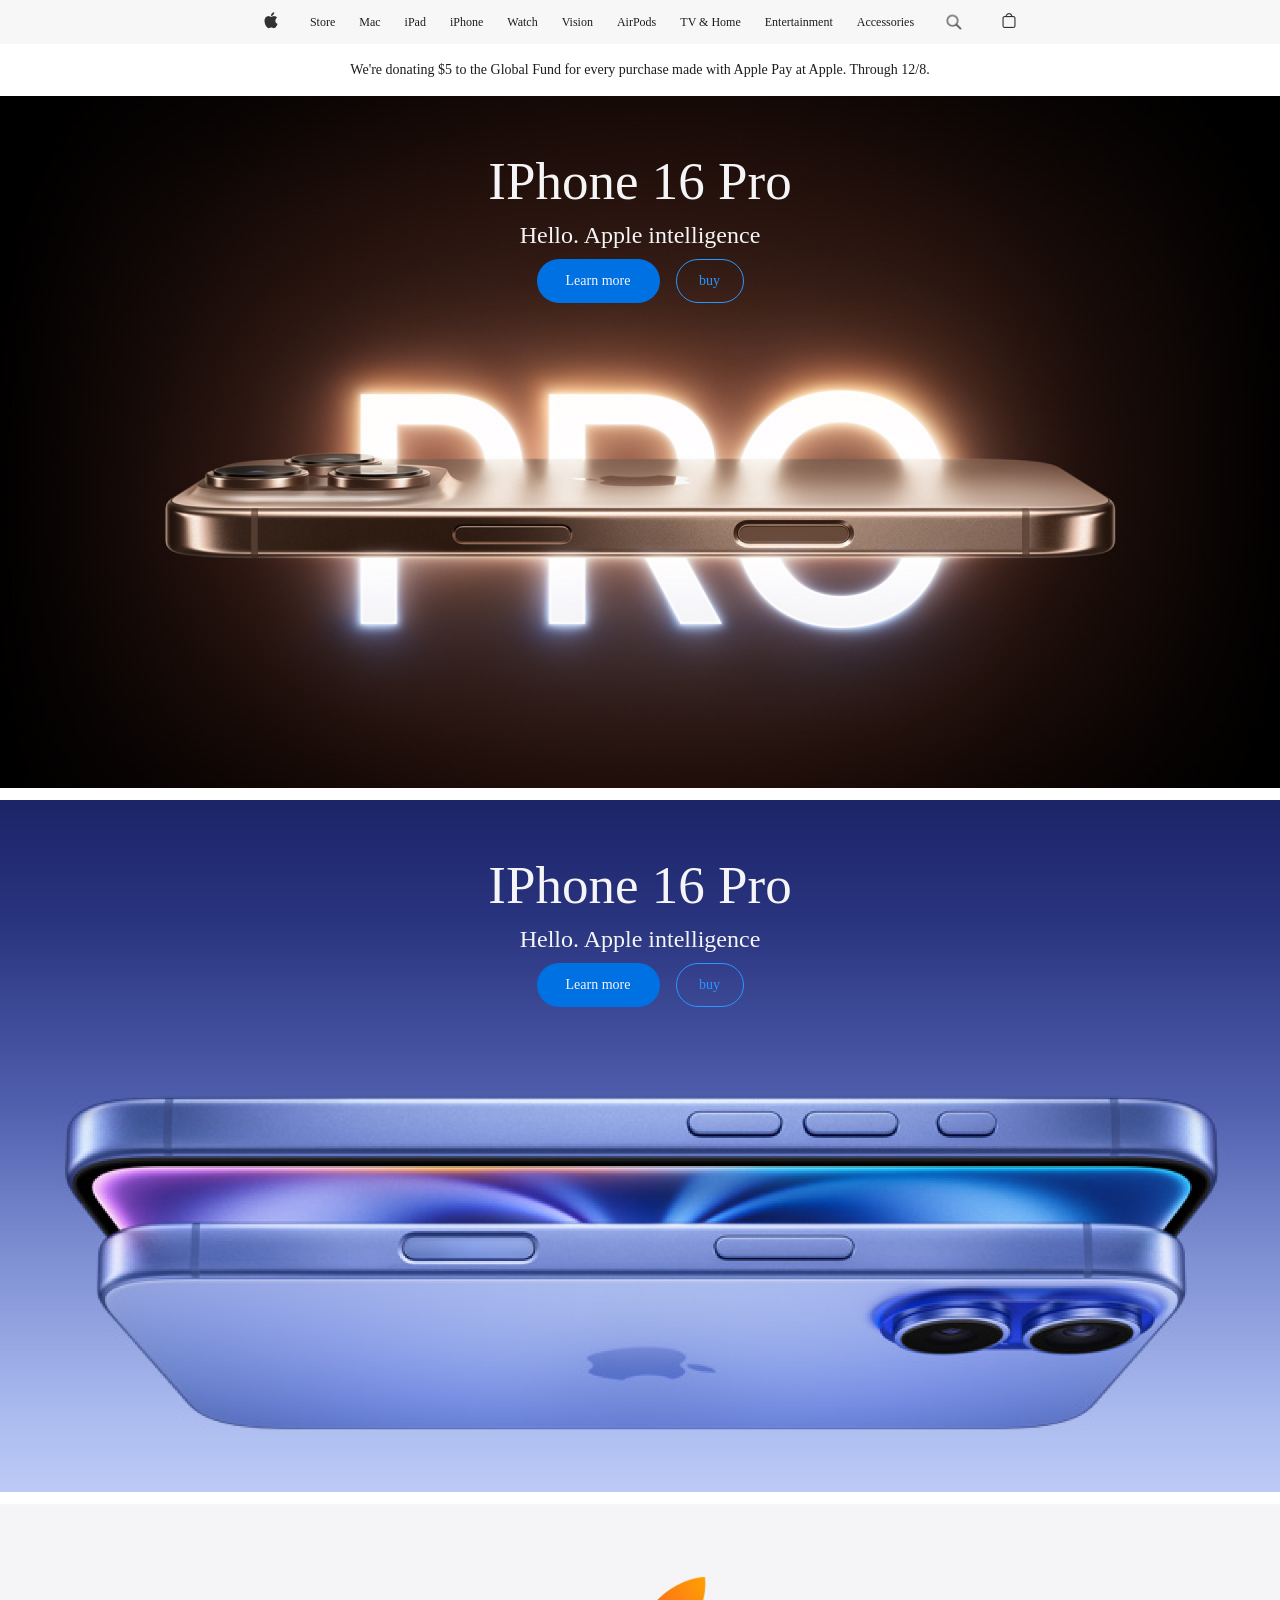
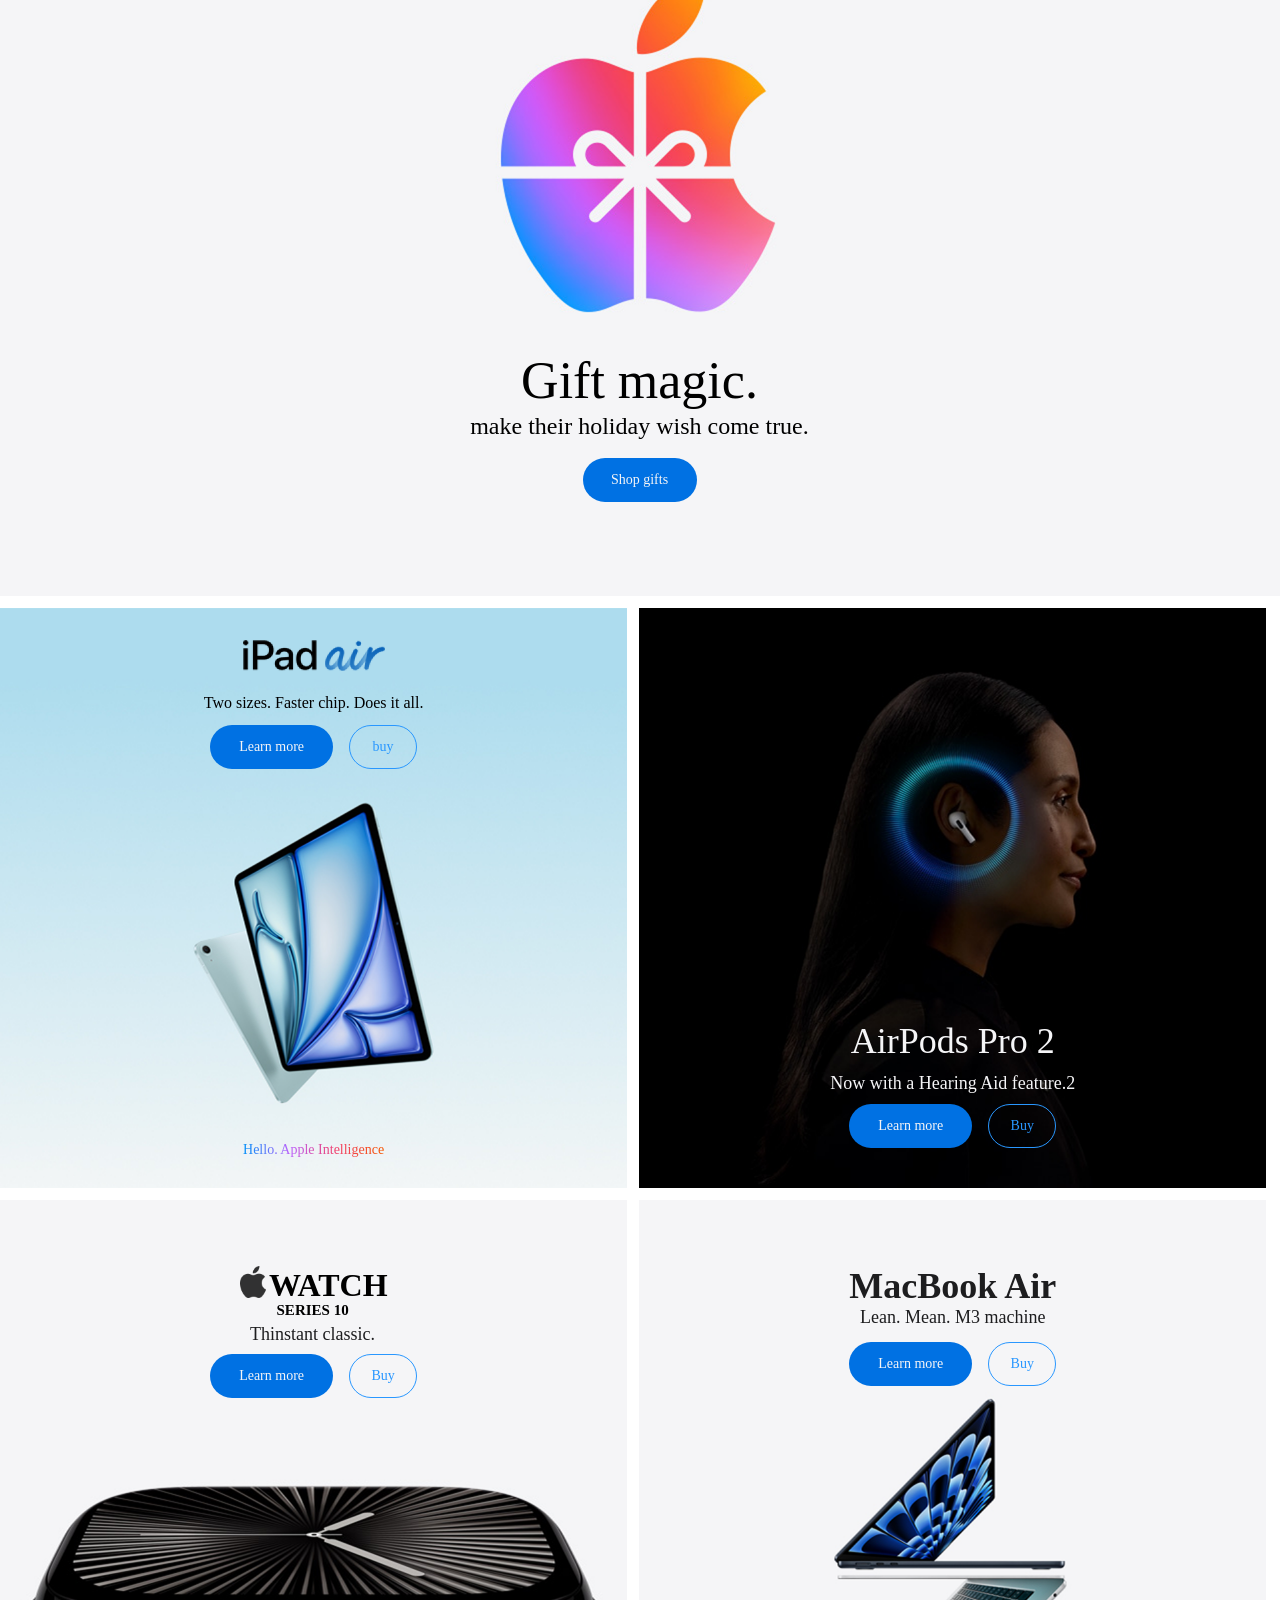
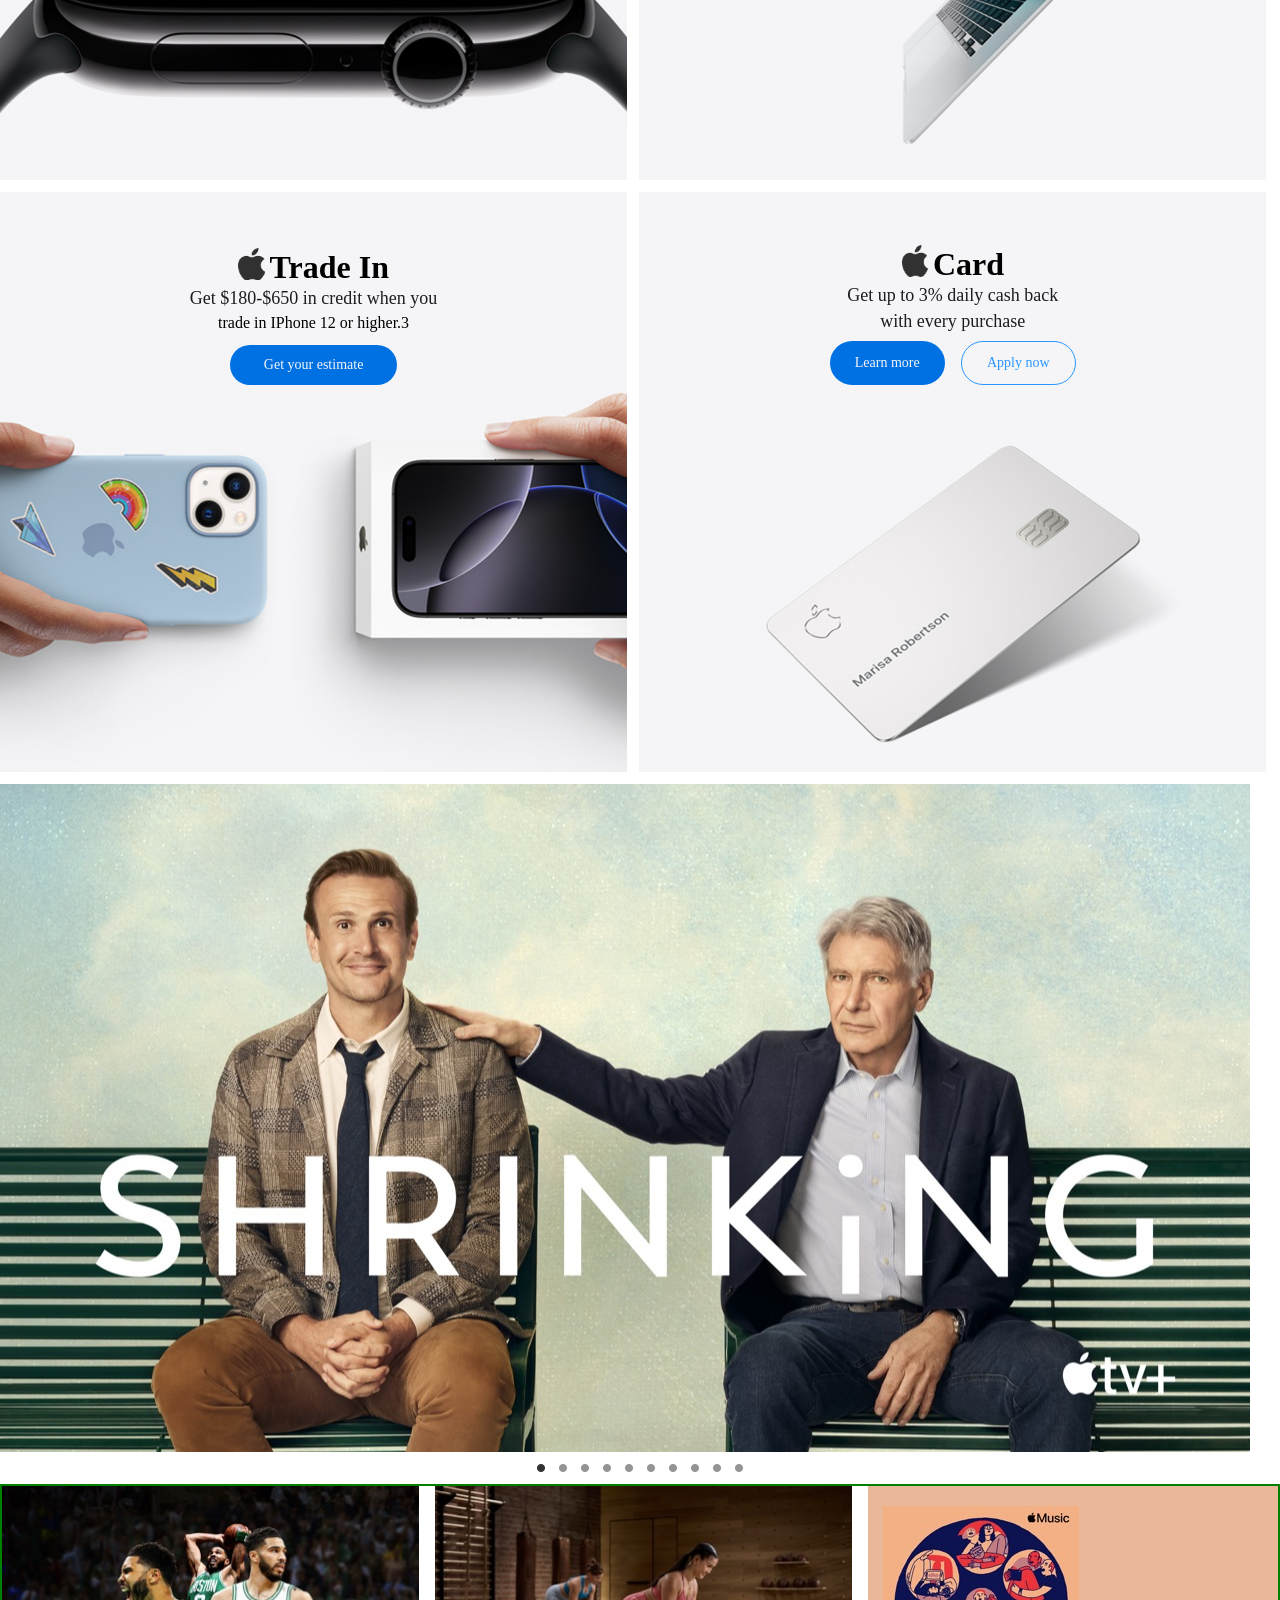
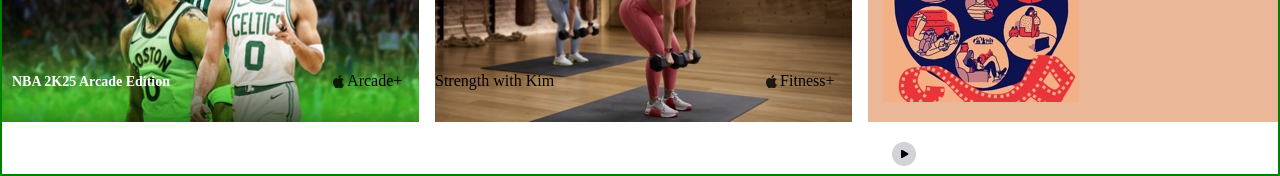
==== commit 2fd3dc29: "6-12-2" ====
--- a/index.html
+++ b/index.html
@@ -640,6 +640,7 @@
         </div>
         <div id="button-play"></div>
       </div>
+
       <!-- desktop -->
     </div>
   </body>
--- a/index.css
+++ b/index.css
@@ -73,11 +73,11 @@
 }
 #body1 {
   width: 100%;
-  height: 4880px;
-  display: flex;
-  border: 2px solid black;
+  display: flex;
+  /* border: 2px solid black; */
   flex-direction: column;
   gap: 12px;
+  overflow-x: clip;
 }
 
 #frame12 {
@@ -104,8 +104,6 @@
   width: 405px;
   height: 172px;
   margin-top: 55px;
-  margin-left: 757px;
-  margin-right: 758px;
   /* border: 2px solid black; */
   display: flex;
   flex-direction: column;
@@ -287,7 +285,9 @@
 #b3mobile {
   display: none;
 }
-
+#b4mobile {
+  display: none;
+}
 #b6mobile {
   display: none;
 }
--- a/mobile.css
+++ b/mobile.css
@@ -10,7 +10,6 @@
   }
   #frame12 {
     width: 100%;
-    /* height: 500px; */
     background: url(/images/mobile16pro.png) no-repeat center center;
     -webkit-background-size: cover;
     -moz-background-size: cover;
